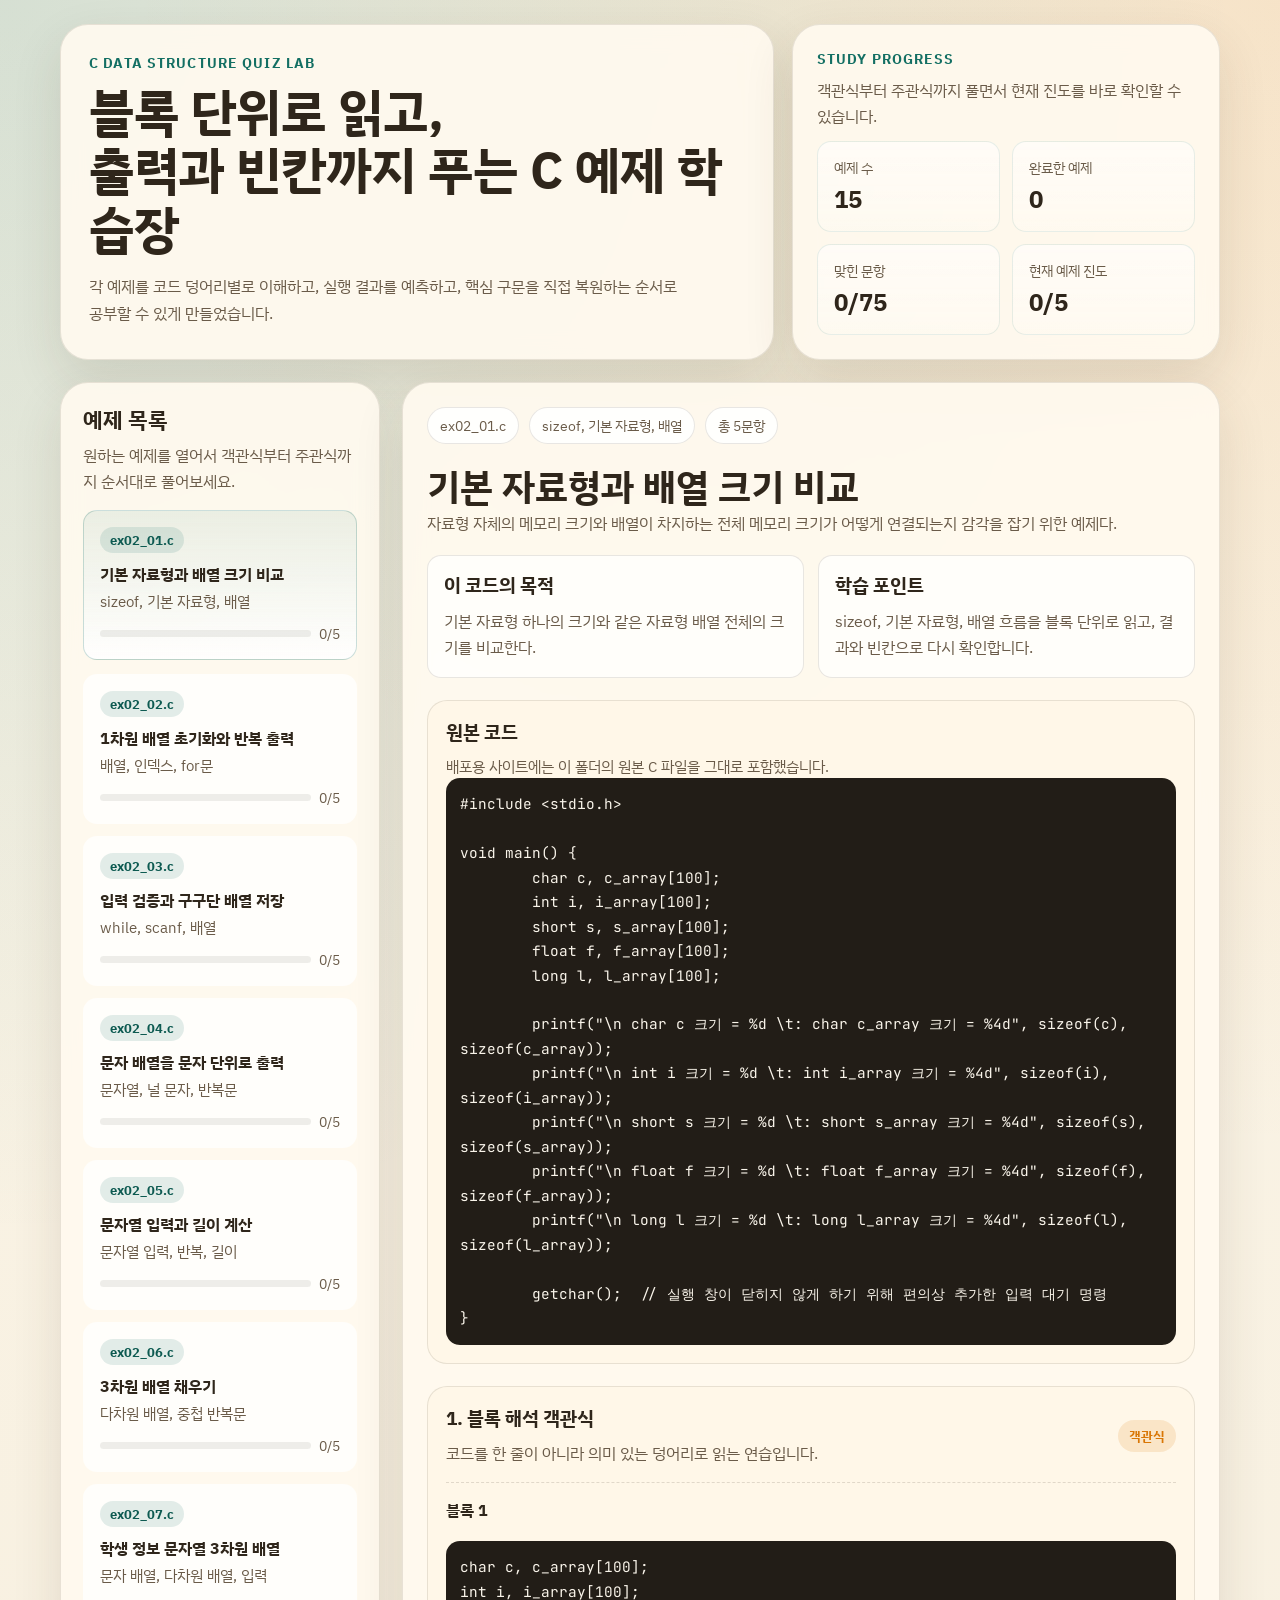
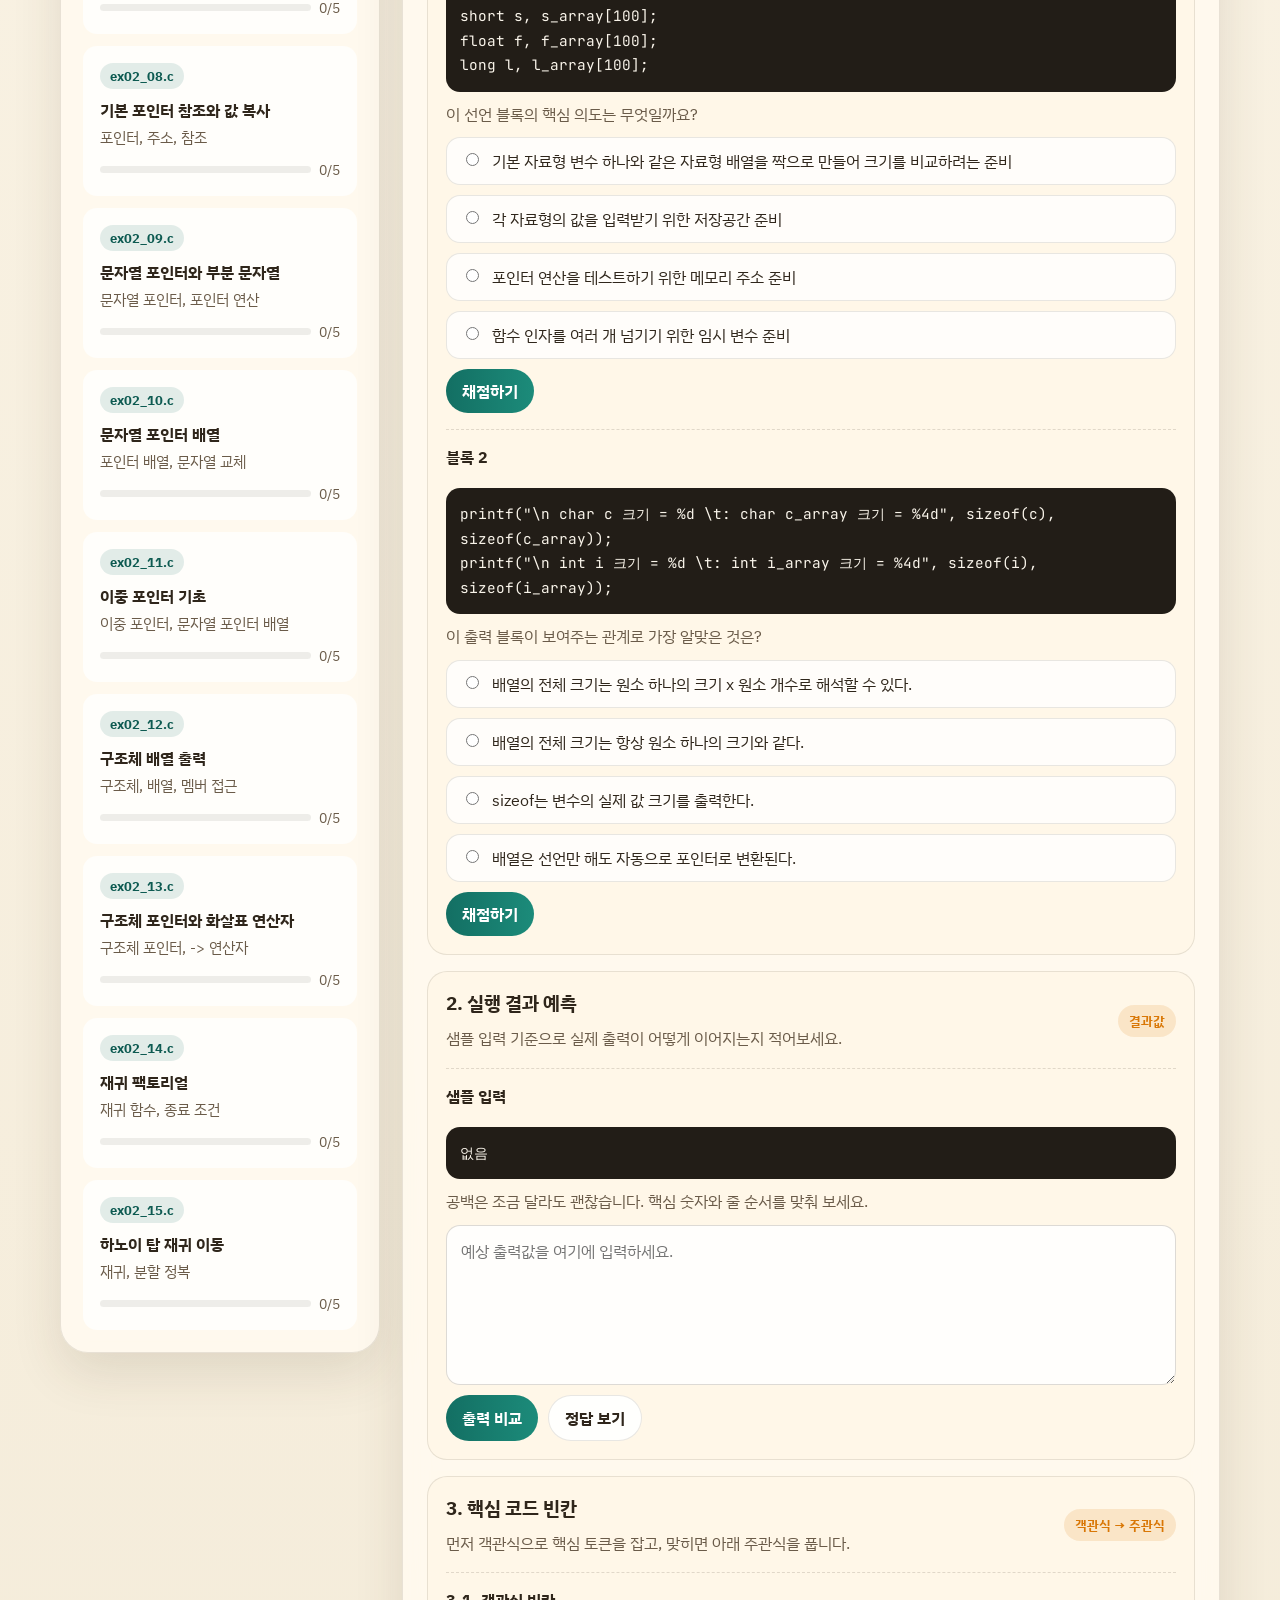
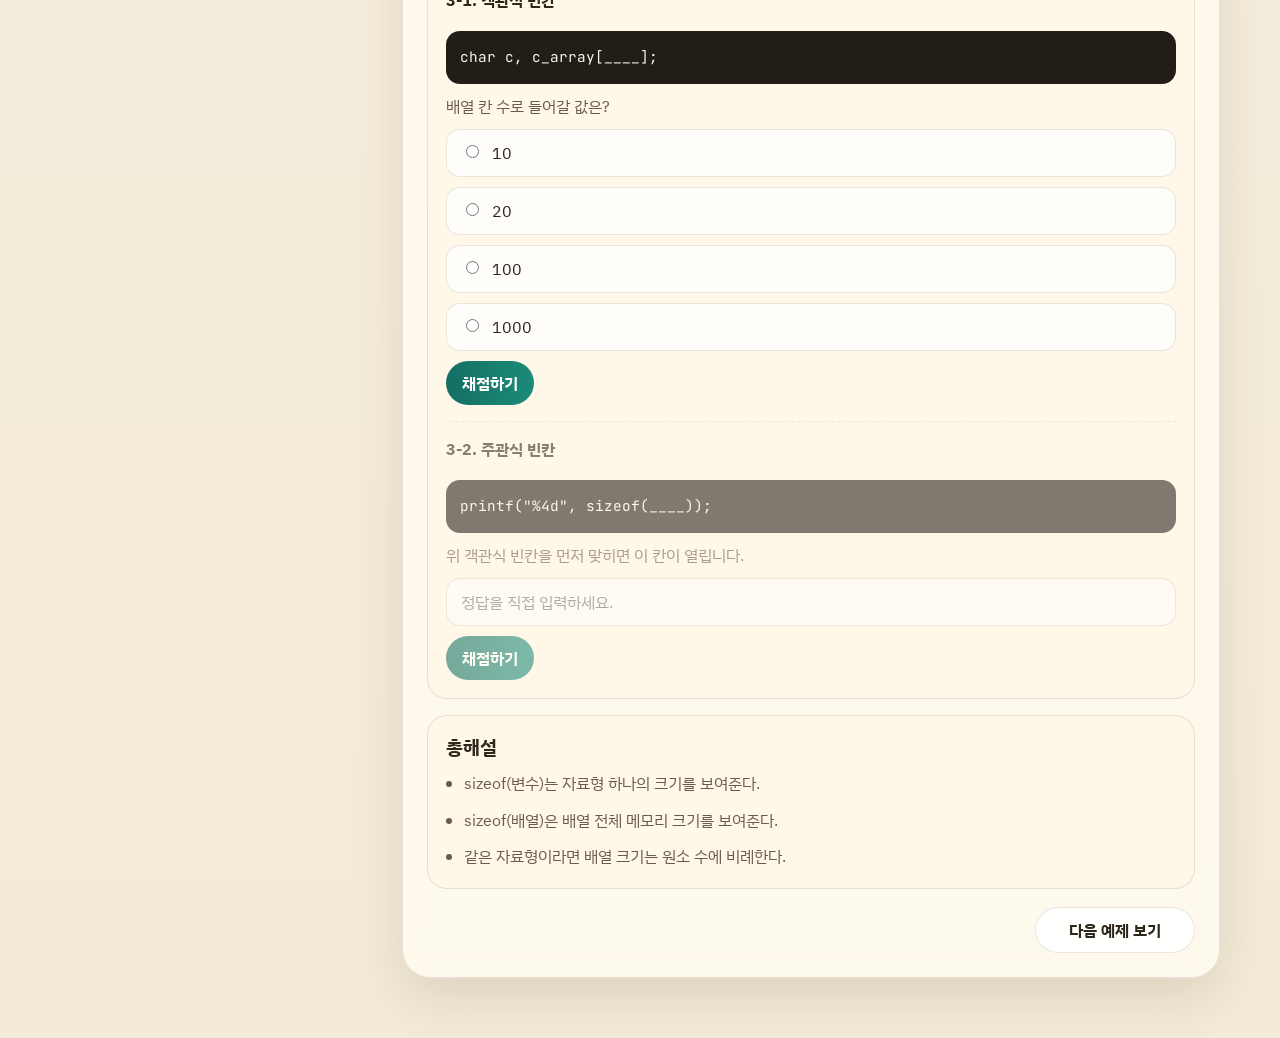
==== site/index.html @ bb9351b2 "Initial commit: build C study quiz webapp" ====
<!doctype html>
<html lang="ko">
  <head>
    <meta charset="UTF-8" />
    <meta name="viewport" content="width=device-width, initial-scale=1.0" />
    <title>C 자료구조 블록 퀴즈</title>
    <meta
      name="description"
      content="자료구조 C 예제를 블록 단위로 해석하고, 출력과 빈칸을 풀어보는 모바일 학습 웹앱"
    />
    <link rel="preconnect" href="https://fonts.googleapis.com" />
    <link rel="preconnect" href="https://fonts.gstatic.com" crossorigin />
    <link
      href="https://fonts.googleapis.com/css2?family=IBM+Plex+Sans+KR:wght@400;500;600;700&family=JetBrains+Mono:wght@400;600&display=swap"
      rel="stylesheet"
    />
    <link rel="stylesheet" href="./styles.css" />
  </head>
  <body>
    <div class="page-shell">
      <header class="hero">
        <div class="hero-copy">
          <p class="eyebrow">C Data Structure Quiz Lab</p>
          <h1>블록 단위로 읽고,<br />출력과 빈칸까지 푸는 C 예제 학습장</h1>
          <p class="hero-text">
            각 예제를 코드 덩어리별로 이해하고, 실행 결과를 예측하고, 핵심 구문을
            직접 복원하는 순서로 공부할 수 있게 만들었습니다.
          </p>
        </div>
        <div class="hero-stats" id="hero-stats"></div>
      </header>

      <main class="layout">
        <section class="lesson-panel">
          <div class="section-heading">
            <h2>예제 목록</h2>
            <p>원하는 예제를 열어서 객관식부터 주관식까지 순서대로 풀어보세요.</p>
          </div>
          <div class="lesson-grid" id="lesson-grid"></div>
        </section>

        <section class="workspace" id="workspace">
          <div class="empty-state">
            <h2>예제를 선택하면 학습 카드가 열립니다.</h2>
            <p>
              블록 해석, 출력 예측, 빈칸 객관식, 빈칸 주관식을 차례대로 풀 수
              있습니다.
            </p>
          </div>
        </section>
      </main>
    </div>

    <script type="module" src="./app.js"></script>
  </body>
</html>
---- site/styles.css ----
:root {
  --bg: #f7f1e3;
  --bg-strong: #efe4cb;
  --paper: rgba(255, 250, 239, 0.92);
  --paper-strong: rgba(255, 247, 232, 0.98);
  --line: rgba(69, 57, 40, 0.12);
  --text: #2f261b;
  --muted: #6a5b49;
  --accent: #136f63;
  --accent-soft: rgba(19, 111, 99, 0.12);
  --accent-strong: #0d5a51;
  --warm: #d97706;
  --warm-soft: rgba(217, 119, 6, 0.14);
  --danger: #c2410c;
  --success: #166534;
  --shadow: 0 20px 50px rgba(65, 48, 24, 0.12);
  --radius-xl: 28px;
  --radius-lg: 20px;
  --radius-md: 14px;
  --radius-sm: 10px;
}

* {
  box-sizing: border-box;
}

html {
  scroll-behavior: smooth;
}

body {
  margin: 0;
  font-family: "IBM Plex Sans KR", sans-serif;
  color: var(--text);
  background:
    radial-gradient(circle at top left, rgba(19, 111, 99, 0.16), transparent 28%),
    radial-gradient(circle at top right, rgba(217, 119, 6, 0.14), transparent 26%),
    linear-gradient(180deg, #fbf5e8 0%, #f3ead7 100%);
  min-height: 100vh;
}

button,
input,
textarea {
  font: inherit;
}

.page-shell {
  width: min(1160px, calc(100% - 24px));
  margin: 0 auto;
  padding: 24px 0 60px;
}

.hero {
  display: grid;
  grid-template-columns: 1.5fr 0.9fr;
  gap: 18px;
  align-items: stretch;
  margin-bottom: 22px;
}

.hero-copy,
.hero-stats,
.lesson-panel,
.workspace > .card,
.empty-state {
  background: var(--paper);
  border: 1px solid var(--line);
  border-radius: var(--radius-xl);
  box-shadow: var(--shadow);
  backdrop-filter: blur(12px);
}

.hero-copy {
  padding: 28px;
}

.eyebrow {
  margin: 0 0 10px;
  color: var(--accent);
  font-size: 0.88rem;
  font-weight: 700;
  letter-spacing: 0.08em;
  text-transform: uppercase;
}

.hero-copy h1 {
  margin: 0;
  line-height: 1.14;
  font-size: clamp(2rem, 4vw, 3.4rem);
}

.hero-text {
  margin: 16px 0 0;
  max-width: 60ch;
  color: var(--muted);
  font-size: 1rem;
  line-height: 1.7;
}

.hero-stats {
  padding: 24px;
  display: grid;
  gap: 12px;
}

.stats-grid {
  display: grid;
  grid-template-columns: repeat(2, minmax(0, 1fr));
  gap: 12px;
}

.stat-card {
  padding: 16px;
  background: linear-gradient(180deg, rgba(255, 255, 255, 0.56), rgba(255, 255, 255, 0.2));
  border-radius: var(--radius-md);
  border: 1px solid rgba(19, 111, 99, 0.1);
}

.stat-label {
  display: block;
  color: var(--muted);
  font-size: 0.9rem;
}

.stat-value {
  display: block;
  margin-top: 6px;
  font-size: 1.5rem;
  font-weight: 700;
}

.layout {
  display: grid;
  grid-template-columns: 320px minmax(0, 1fr);
  gap: 22px;
}

.lesson-panel {
  padding: 22px;
  align-self: start;
  position: sticky;
  top: 18px;
}

.section-heading h2,
.empty-state h2 {
  margin: 0 0 8px;
  font-size: 1.35rem;
}

.section-heading p,
.empty-state p,
.meta-copy,
.quiz-note,
.small-note {
  margin: 0;
  color: var(--muted);
  line-height: 1.6;
}

.lesson-grid {
  display: grid;
  gap: 12px;
  margin-top: 18px;
}

.lesson-button {
  width: 100%;
  text-align: left;
  padding: 16px;
  border: 1px solid transparent;
  border-radius: var(--radius-md);
  background: rgba(255, 255, 255, 0.72);
  color: inherit;
  cursor: pointer;
  transition: transform 180ms ease, border-color 180ms ease, background 180ms ease;
}

.lesson-button:hover,
.lesson-button.active {
  transform: translateY(-2px);
  border-color: rgba(19, 111, 99, 0.22);
  background: linear-gradient(180deg, rgba(19, 111, 99, 0.08), rgba(255, 255, 255, 0.9));
}

.lesson-code {
  display: inline-flex;
  padding: 4px 10px;
  border-radius: 999px;
  background: var(--accent-soft);
  color: var(--accent-strong);
  font-size: 0.84rem;
  font-weight: 700;
}

.lesson-title {
  display: block;
  margin-top: 10px;
  font-weight: 700;
}

.lesson-theme {
  display: block;
  margin-top: 6px;
  color: var(--muted);
  font-size: 0.94rem;
}

.lesson-progress {
  display: flex;
  align-items: center;
  gap: 8px;
  margin-top: 12px;
  color: var(--muted);
  font-size: 0.88rem;
}

.progress-bar {
  flex: 1;
  height: 7px;
  border-radius: 999px;
  background: rgba(47, 38, 27, 0.08);
  overflow: hidden;
}

.progress-bar > span {
  display: block;
  height: 100%;
  background: linear-gradient(90deg, var(--accent), #2a9d8f);
}

.workspace {
  min-height: 60vh;
}

.empty-state {
  padding: 38px 30px;
}

.card {
  padding: 24px;
}

.lesson-hero {
  display: grid;
  gap: 18px;
}

.pill-row {
  display: flex;
  flex-wrap: wrap;
  gap: 10px;
}

.pill {
  display: inline-flex;
  align-items: center;
  gap: 6px;
  padding: 8px 12px;
  border-radius: 999px;
  background: rgba(255, 255, 255, 0.86);
  border: 1px solid var(--line);
  color: var(--muted);
  font-size: 0.9rem;
}

.lesson-hero h2 {
  margin: 0;
  font-size: clamp(1.7rem, 3vw, 2.3rem);
}

.two-col {
  display: grid;
  grid-template-columns: repeat(2, minmax(0, 1fr));
  gap: 14px;
}

.info-box {
  padding: 16px;
  border-radius: var(--radius-md);
  background: rgba(255, 255, 255, 0.7);
  border: 1px solid var(--line);
}

.info-box h3,
.step-card h3,
.step-card h4,
.code-section h3,
.summary-card h3 {
  margin: 0 0 10px;
}

.info-box p,
.summary-card li,
.result-box p {
  margin: 0;
  color: var(--muted);
  line-height: 1.65;
}

.step-list {
  display: grid;
  gap: 16px;
  margin-top: 22px;
}

.step-card,
.code-section,
.summary-card {
  padding: 18px;
  border-radius: var(--radius-lg);
  background: var(--paper-strong);
  border: 1px solid var(--line);
}

.step-head {
  display: flex;
  justify-content: space-between;
  align-items: center;
  gap: 12px;
  margin-bottom: 12px;
}

.step-tag {
  display: inline-flex;
  padding: 7px 11px;
  border-radius: 999px;
  background: var(--warm-soft);
  color: var(--warm);
  font-size: 0.84rem;
  font-weight: 700;
}

.quiz-block {
  display: grid;
  gap: 10px;
  margin-top: 16px;
  padding-top: 16px;
  border-top: 1px dashed rgba(69, 57, 40, 0.16);
}

.quiz-block:first-of-type {
  margin-top: 0;
  padding-top: 0;
  border-top: 0;
}

.snippet,
.code-view,
.result-box pre,
.sample-input {
  margin: 0;
  padding: 14px;
  border-radius: var(--radius-md);
  background: #221d17;
  color: #f9f4ea;
  font-family: "JetBrains Mono", monospace;
  font-size: 0.9rem;
  line-height: 1.7;
  overflow-x: auto;
  white-space: pre-wrap;
}

.quiz-options {
  display: grid;
  gap: 10px;
}

.quiz-option {
  display: flex;
  gap: 10px;
  align-items: flex-start;
  padding: 12px 14px;
  border-radius: var(--radius-md);
  border: 1px solid rgba(69, 57, 40, 0.12);
  background: rgba(255, 255, 255, 0.78);
}

.quiz-option input {
  margin-top: 3px;
}

.button-row {
  display: flex;
  flex-wrap: wrap;
  gap: 10px;
}

.btn {
  border: 0;
  border-radius: 999px;
  padding: 11px 16px;
  font-weight: 700;
  cursor: pointer;
  transition: transform 150ms ease, filter 150ms ease;
}

.btn:hover {
  transform: translateY(-1px);
  filter: brightness(1.03);
}

.btn-primary {
  background: linear-gradient(90deg, var(--accent), #1c8b7a);
  color: #fff;
}

.btn-secondary {
  background: rgba(255, 255, 255, 0.9);
  color: var(--text);
  border: 1px solid var(--line);
}

.feedback {
  padding: 14px;
  border-radius: var(--radius-md);
  line-height: 1.6;
  font-size: 0.95rem;
}

.feedback.correct {
  background: rgba(22, 101, 52, 0.1);
  color: var(--success);
}

.feedback.wrong {
  background: rgba(194, 65, 12, 0.1);
  color: var(--danger);
}

.feedback.info {
  background: rgba(19, 111, 99, 0.1);
  color: var(--accent-strong);
}

.answer-input {
  width: 100%;
  min-height: 160px;
  resize: vertical;
  padding: 14px;
  border-radius: var(--radius-md);
  border: 1px solid rgba(69, 57, 40, 0.18);
  background: rgba(255, 255, 255, 0.84);
}

.text-input {
  width: 100%;
  padding: 12px 14px;
  border-radius: var(--radius-md);
  border: 1px solid rgba(69, 57, 40, 0.18);
  background: rgba(255, 255, 255, 0.84);
}

.result-box {
  display: grid;
  gap: 12px;
}

.summary-list {
  display: grid;
  gap: 10px;
  padding-left: 18px;
  margin: 0;
}

.footer-nav {
  margin-top: 18px;
  display: flex;
  justify-content: flex-end;
}

.footer-nav .btn {
  min-width: 160px;
}

.locked {
  opacity: 0.58;
  pointer-events: none;
}

.small-note {
  font-size: 0.92rem;
}

@media (max-width: 960px) {
  .hero,
  .layout,
  .two-col {
    grid-template-columns: 1fr;
  }

  .lesson-panel {
    position: static;
  }
}

@media (max-width: 640px) {
  .page-shell {
    width: min(100% - 18px, 1160px);
    padding-top: 16px;
  }

  .hero-copy,
  .hero-stats,
  .lesson-panel,
  .card,
  .empty-state {
    border-radius: 24px;
  }

  .hero-copy,
  .hero-stats,
  .lesson-panel,
  .card,
  .empty-state {
    padding: 20px;
  }

  .step-head {
    flex-direction: column;
    align-items: flex-start;
  }

  .stats-grid {
    grid-template-columns: 1fr 1fr;
  }
}
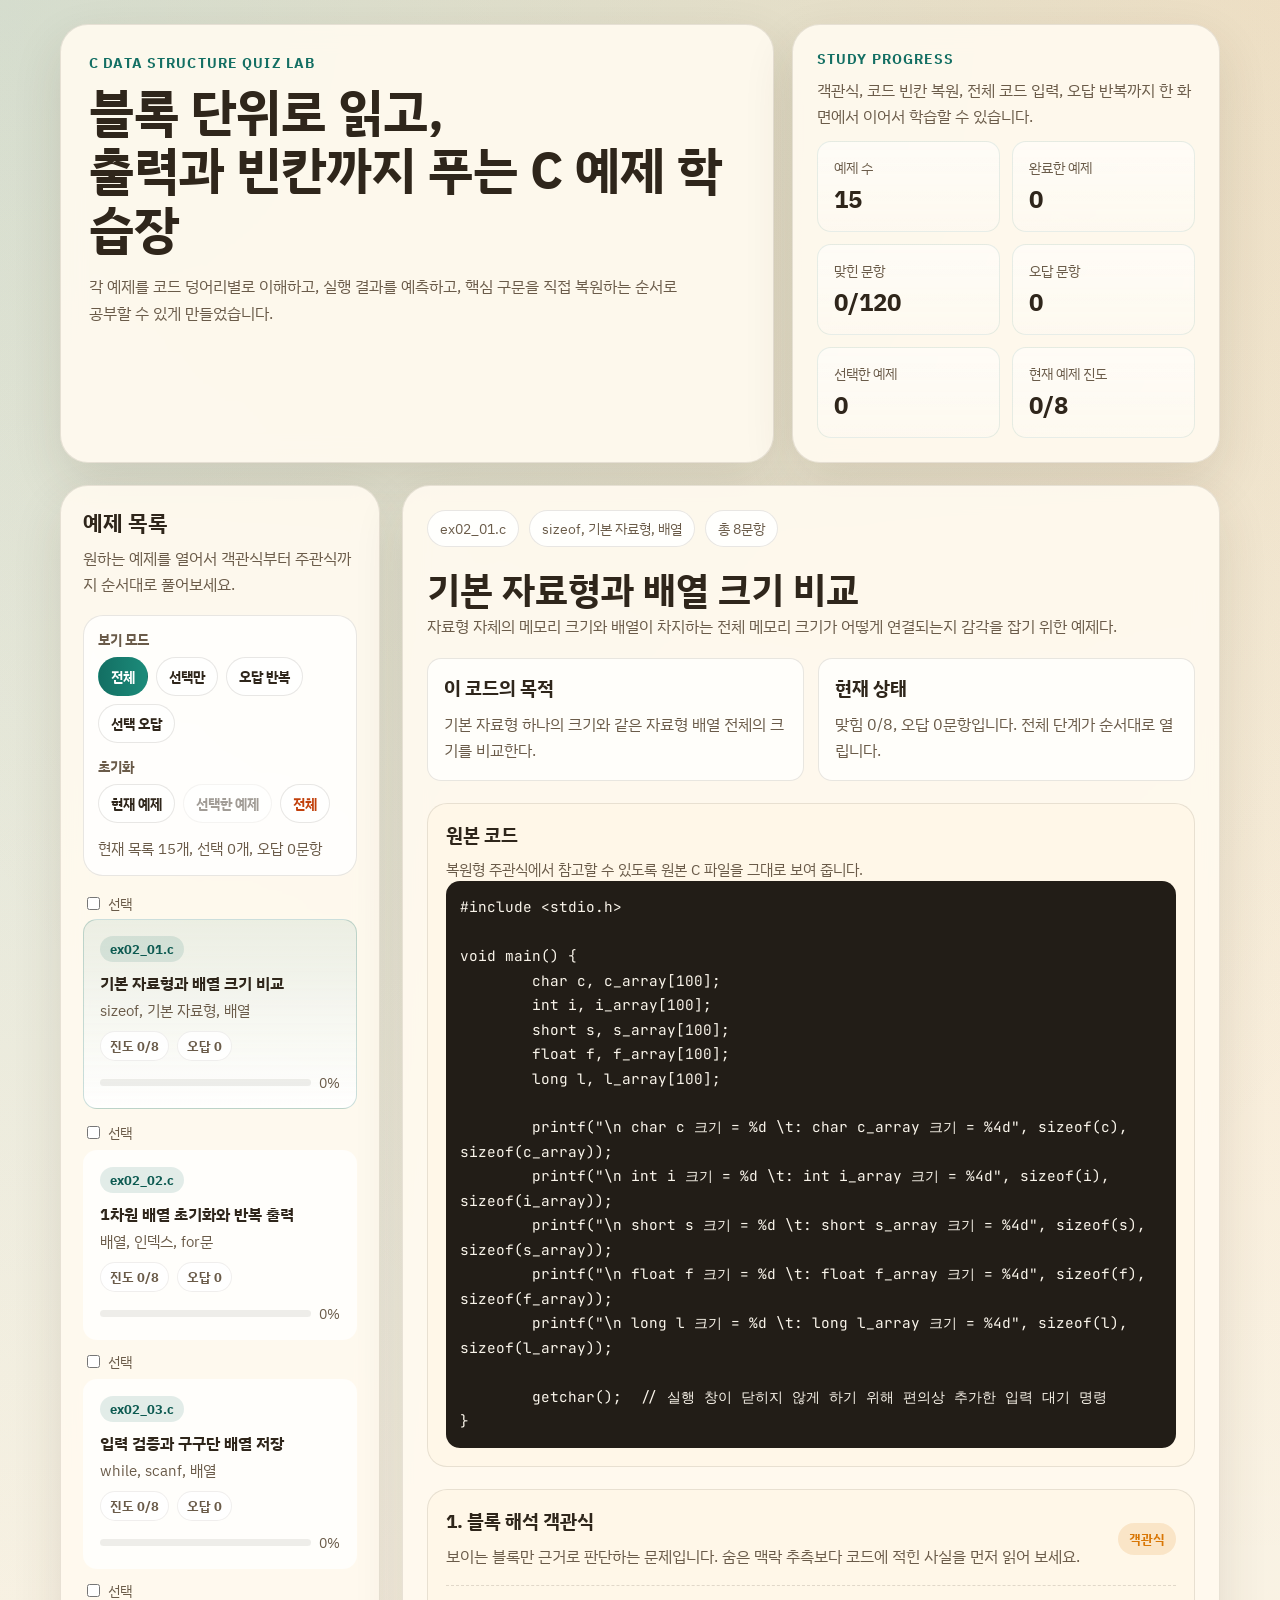
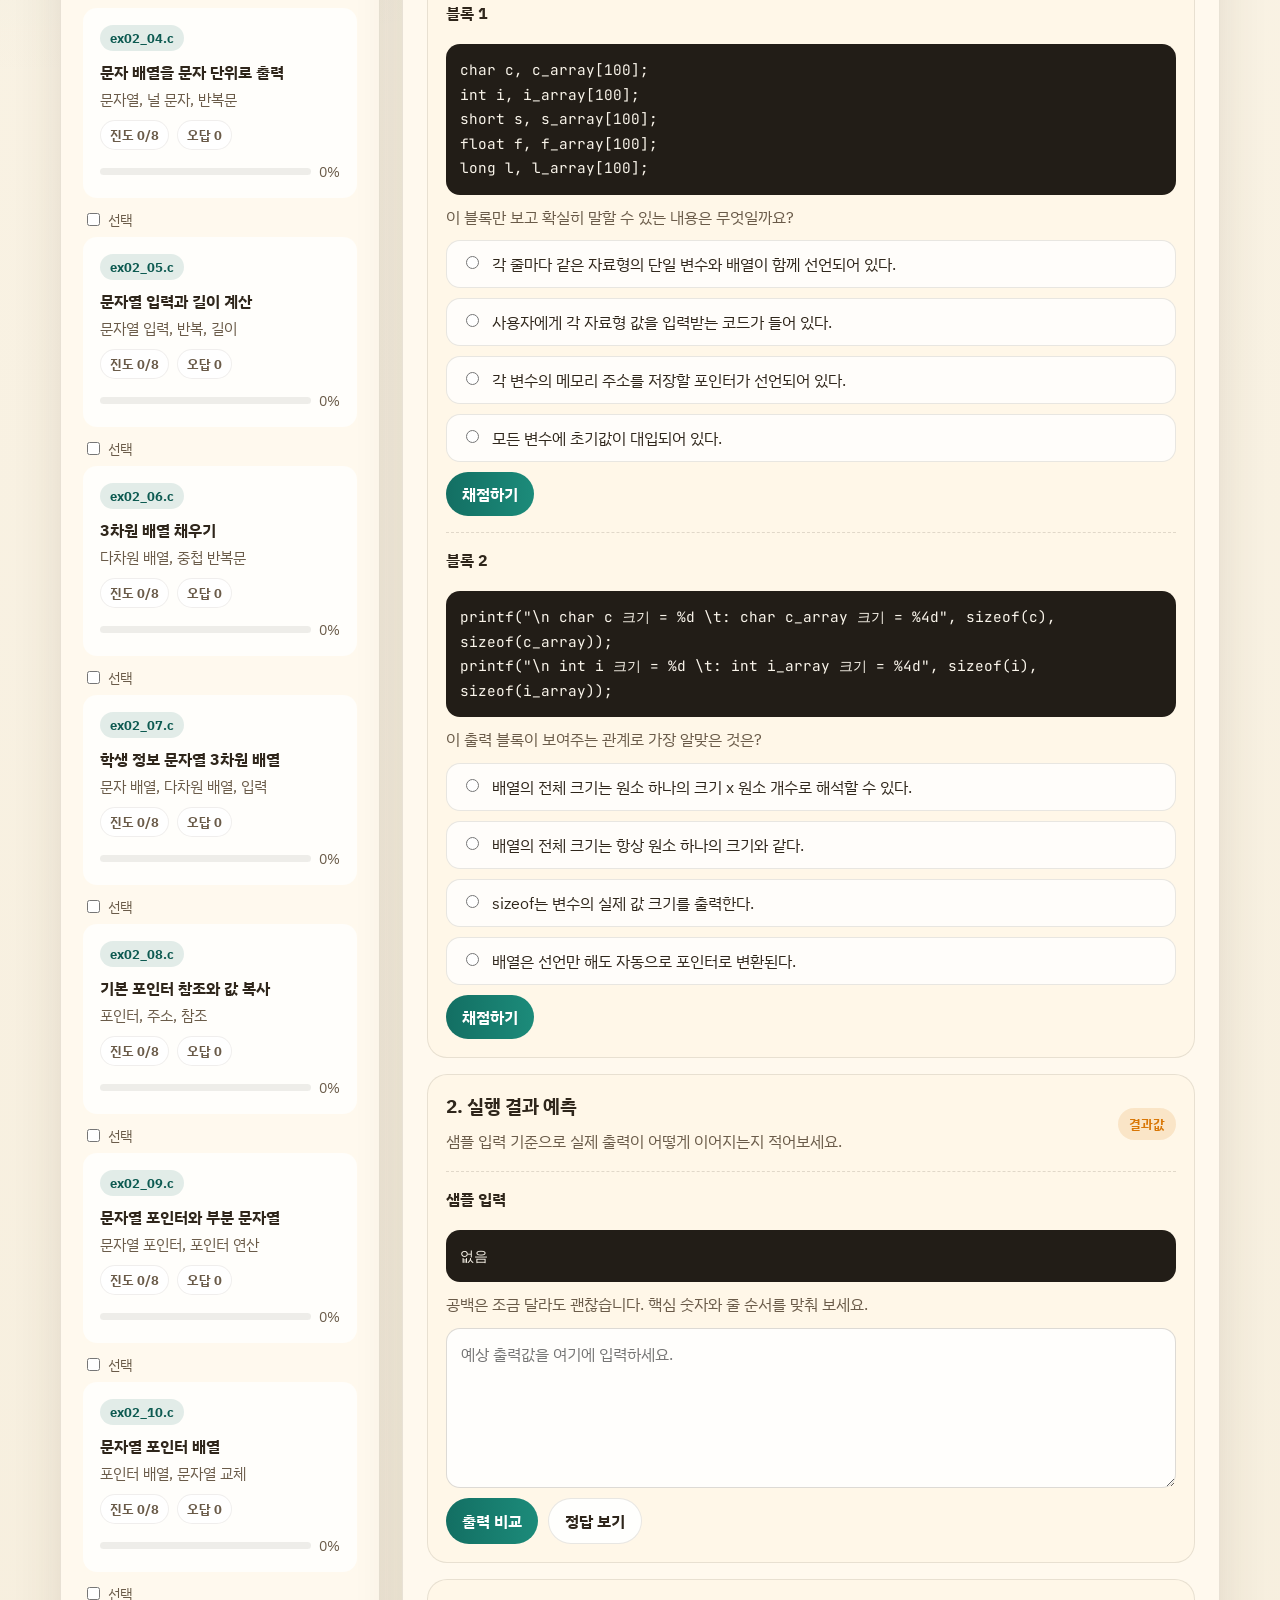
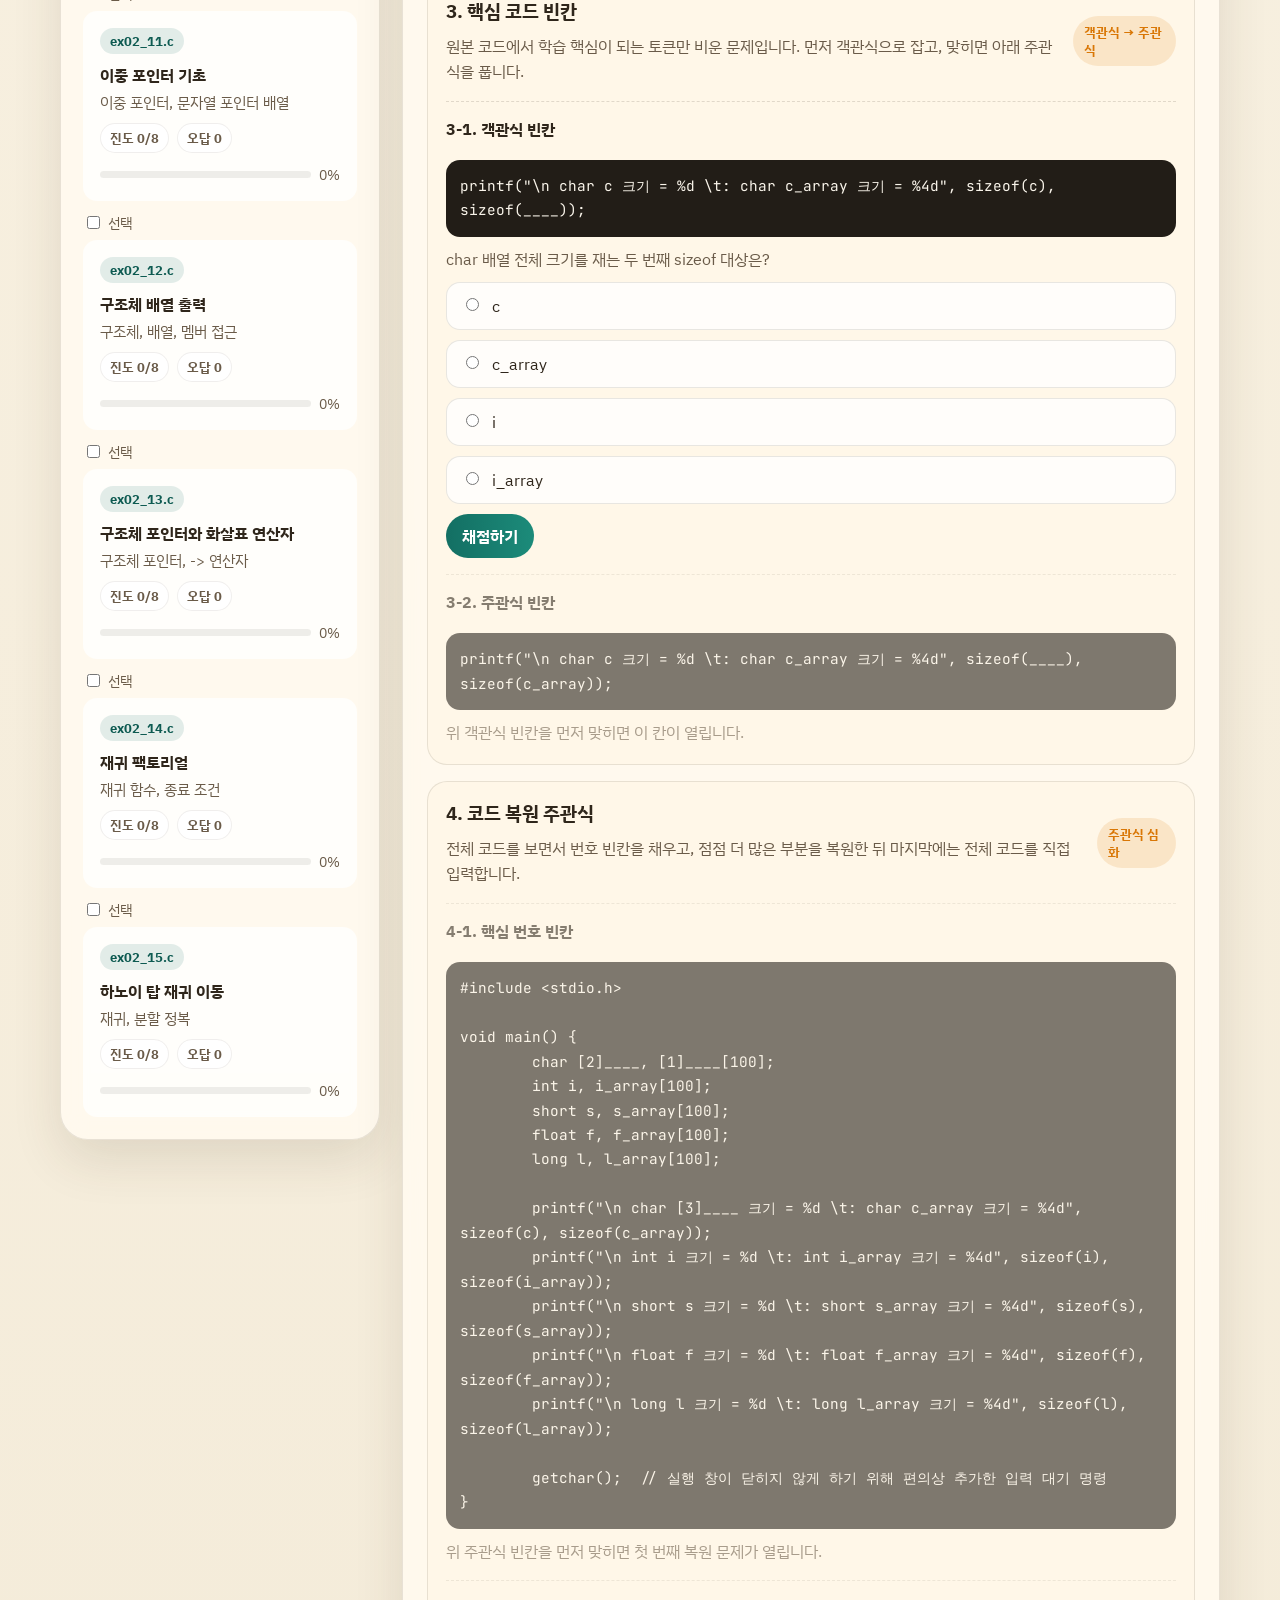
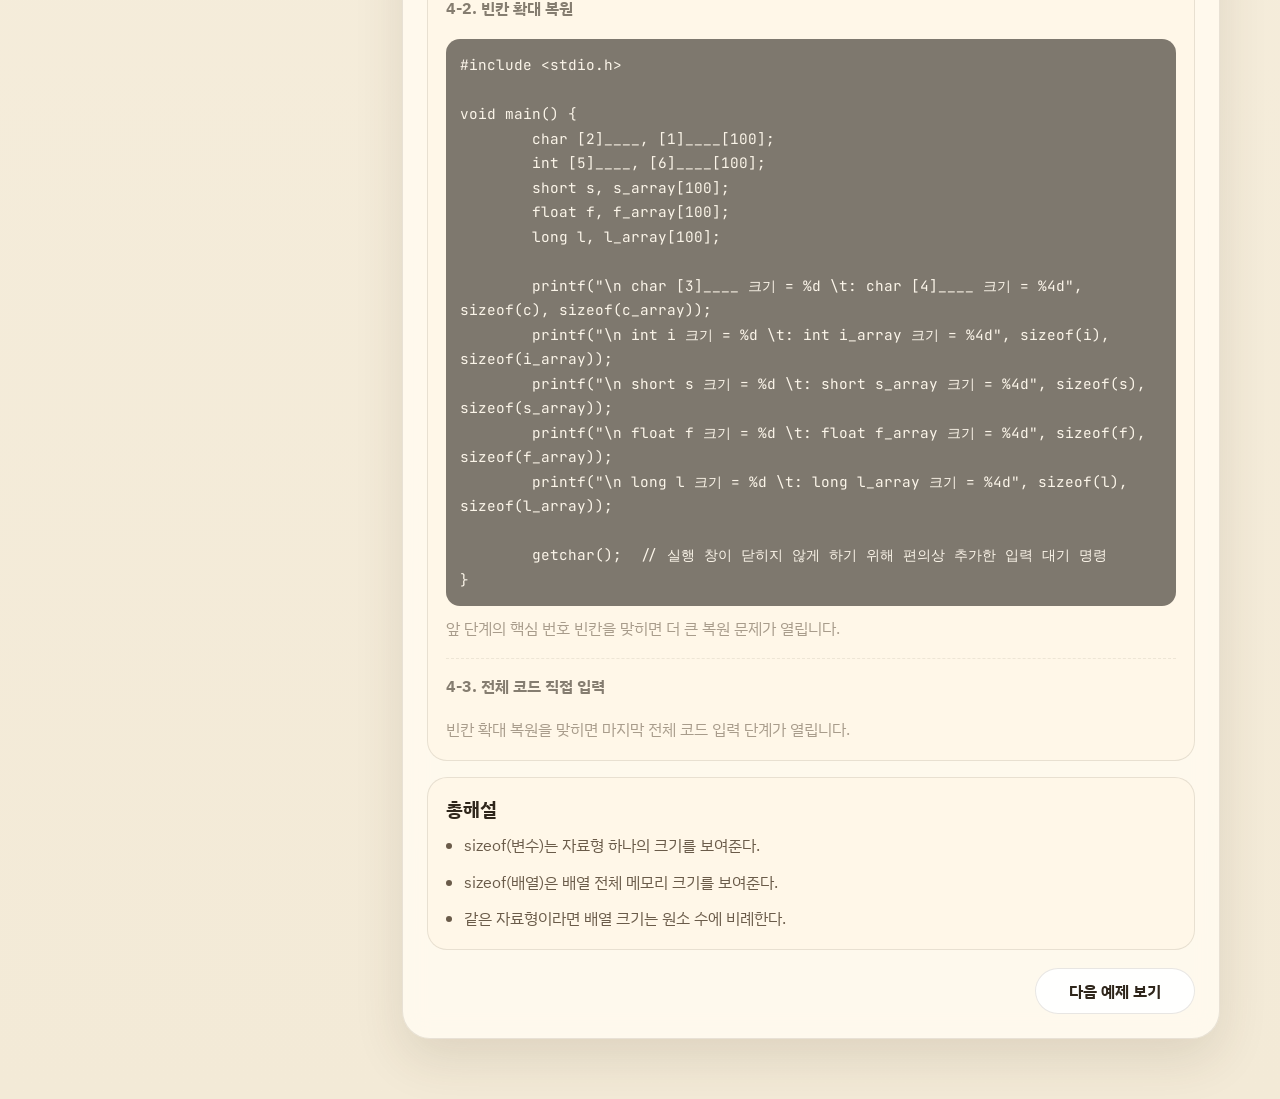
==== commit 859c2952: "Add staged code reconstruction practice" ====
--- a/site/index.html
+++ b/site/index.html
@@ -36,6 +36,7 @@
             <h2>예제 목록</h2>
             <p>원하는 예제를 열어서 객관식부터 주관식까지 순서대로 풀어보세요.</p>
           </div>
+          <div class="control-panel" id="control-panel"></div>
           <div class="lesson-grid" id="lesson-grid"></div>
         </section>
 
--- a/site/styles.css
+++ b/site/styles.css
@@ -165,6 +165,80 @@
   margin-top: 18px;
 }
 
+.control-panel {
+  display: grid;
+  gap: 14px;
+  margin-top: 18px;
+  padding: 14px;
+  border-radius: var(--radius-lg);
+  background: rgba(255, 255, 255, 0.76);
+  border: 1px solid var(--line);
+}
+
+.mode-group {
+  display: grid;
+  gap: 8px;
+}
+
+.mode-label {
+  font-size: 0.88rem;
+  font-weight: 700;
+  color: var(--muted);
+}
+
+.mode-buttons {
+  display: flex;
+  flex-wrap: wrap;
+  gap: 8px;
+}
+
+.chip-btn {
+  border: 1px solid rgba(69, 57, 40, 0.12);
+  background: rgba(255, 255, 255, 0.88);
+  color: var(--text);
+  border-radius: 999px;
+  padding: 9px 12px;
+  font-size: 0.9rem;
+  font-weight: 700;
+  cursor: pointer;
+}
+
+.chip-btn-active {
+  background: linear-gradient(90deg, var(--accent), #1c8b7a);
+  color: #fff;
+  border-color: transparent;
+}
+
+.chip-btn-danger {
+  color: var(--danger);
+}
+
+.chip-btn:disabled,
+.btn:disabled {
+  opacity: 0.45;
+  cursor: not-allowed;
+  transform: none;
+  filter: none;
+}
+
+.lesson-item {
+  display: grid;
+  gap: 8px;
+}
+
+.lesson-select {
+  display: inline-flex;
+  align-items: center;
+  gap: 8px;
+  padding: 0 4px;
+  font-size: 0.88rem;
+  color: var(--muted);
+}
+
+.lesson-select input {
+  margin: 0;
+}
+
 .lesson-button {
   width: 100%;
   text-align: left;
@@ -205,6 +279,30 @@
   margin-top: 6px;
   color: var(--muted);
   font-size: 0.94rem;
+}
+
+.lesson-badges {
+  display: flex;
+  flex-wrap: wrap;
+  gap: 8px;
+  margin-top: 10px;
+}
+
+.lesson-badge {
+  display: inline-flex;
+  align-items: center;
+  padding: 5px 9px;
+  border-radius: 999px;
+  background: rgba(255, 255, 255, 0.86);
+  border: 1px solid rgba(69, 57, 40, 0.08);
+  color: var(--muted);
+  font-size: 0.8rem;
+  font-weight: 700;
+}
+
+.lesson-badge-wrong {
+  color: var(--danger);
+  background: rgba(194, 65, 12, 0.08);
 }
 
 .lesson-progress {
@@ -265,6 +363,11 @@
   font-size: 0.9rem;
 }
 
+.pill-warm {
+  background: var(--warm-soft);
+  color: var(--warm);
+}
+
 .lesson-hero h2 {
   margin: 0;
   font-size: clamp(1.7rem, 3vw, 2.3rem);
@@ -381,6 +484,22 @@
   margin-top: 3px;
 }
 
+.multi-inputs {
+  display: grid;
+  gap: 10px;
+}
+
+.blank-line {
+  display: grid;
+  gap: 6px;
+}
+
+.blank-line span {
+  font-size: 0.88rem;
+  font-weight: 700;
+  color: var(--muted);
+}
+
 .button-row {
   display: flex;
   flex-wrap: wrap;
@@ -481,6 +600,19 @@
 
 .small-note {
   font-size: 0.92rem;
+}
+
+.empty-list {
+  padding: 18px 14px;
+  border-radius: var(--radius-md);
+  border: 1px dashed rgba(69, 57, 40, 0.2);
+  background: rgba(255, 255, 255, 0.56);
+}
+
+.empty-list p {
+  margin: 0;
+  color: var(--muted);
+  line-height: 1.6;
 }
 
 @media (max-width: 960px) {
@@ -525,4 +657,9 @@
   .stats-grid {
     grid-template-columns: 1fr 1fr;
   }
-}
+
+  .mode-buttons,
+  .lesson-badges {
+    flex-direction: row;
+  }
+}
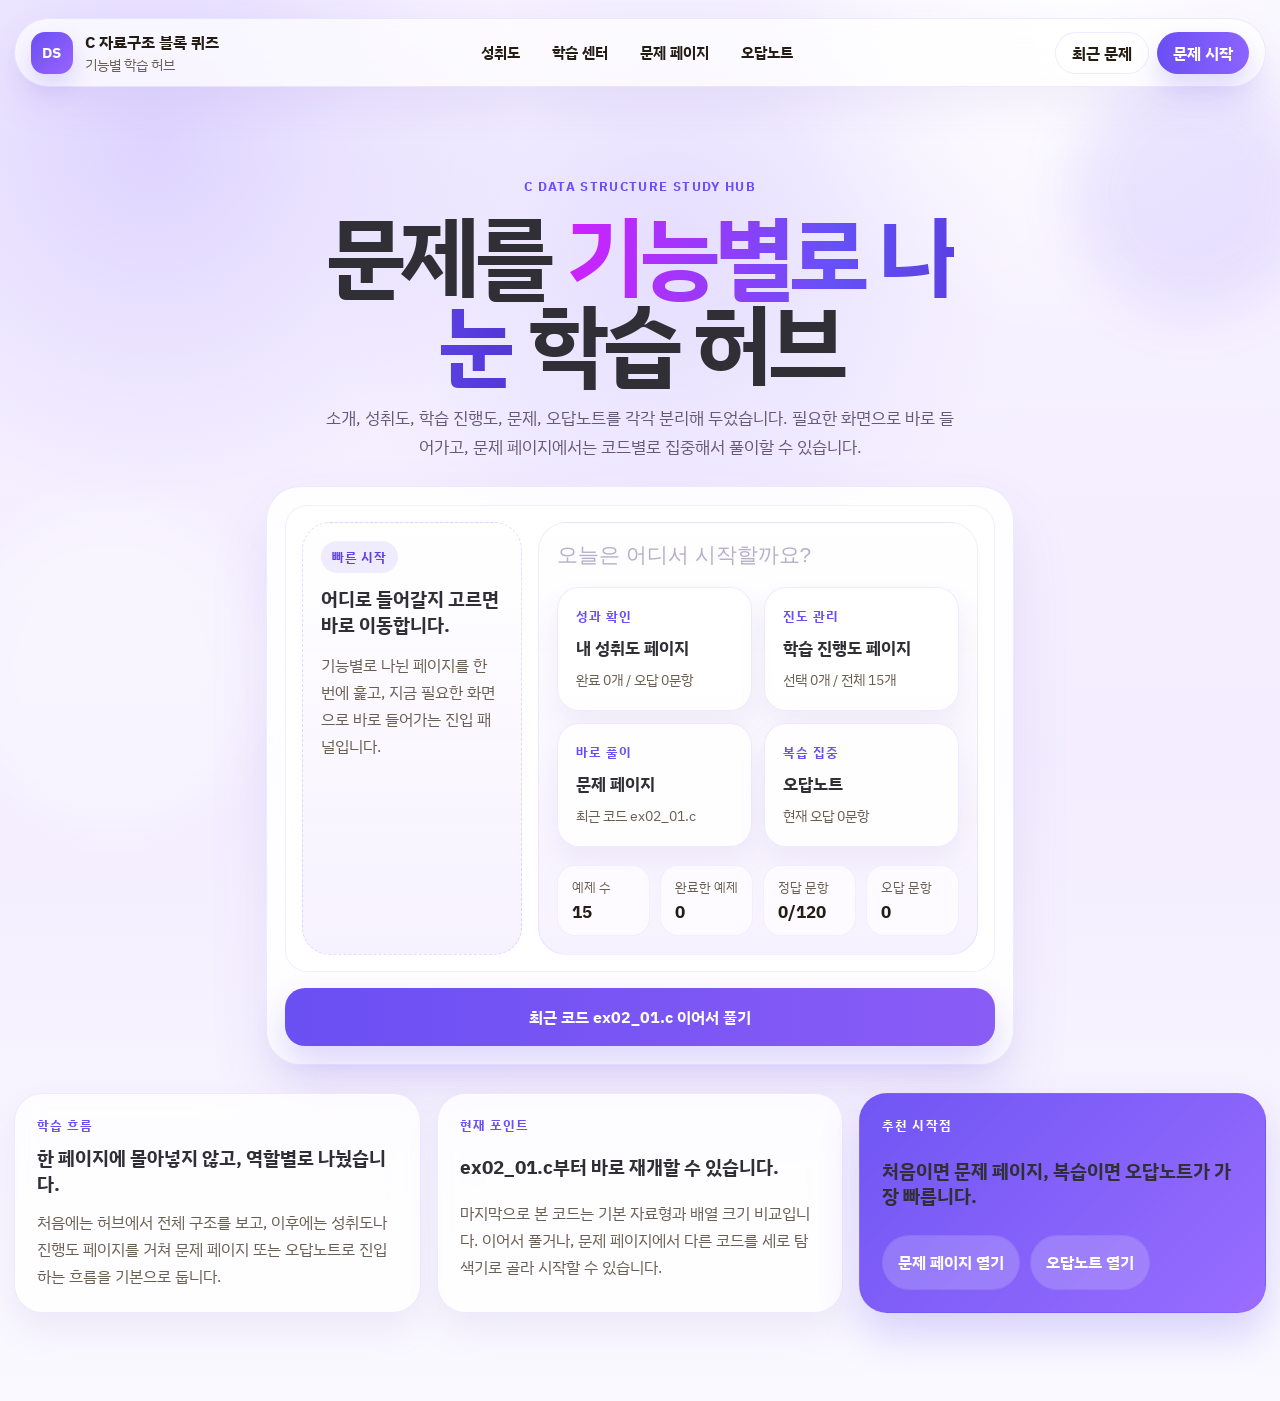
==== commit 60e05c68: "feat: redesign landing hub page" ====
--- a/site/index.html
+++ b/site/index.html
@@ -3,10 +3,10 @@
   <head>
     <meta charset="UTF-8" />
     <meta name="viewport" content="width=device-width, initial-scale=1.0" />
-    <title>C 자료구조 블록 퀴즈</title>
+    <title>C 자료구조 블록 퀴즈 | 학습 허브</title>
     <meta
       name="description"
-      content="자료구조 C 예제를 블록 단위로 해석하고, 출력과 빈칸을 풀어보는 모바일 학습 웹앱"
+      content="C 자료구조 학습을 소개, 성취도, 학습 진행도, 문제, 오답노트로 나눈 기능별 페이지 허브"
     />
     <link rel="preconnect" href="https://fonts.googleapis.com" />
     <link rel="preconnect" href="https://fonts.gstatic.com" crossorigin />
@@ -16,42 +16,8 @@
     />
     <link rel="stylesheet" href="./styles.css" />
   </head>
-  <body>
-    <div class="page-shell">
-      <header class="hero">
-        <div class="hero-copy">
-          <p class="eyebrow">C Data Structure Quiz Lab</p>
-          <h1>블록 단위로 읽고,<br />출력과 빈칸까지 푸는 C 예제 학습장</h1>
-          <p class="hero-text">
-            각 예제를 코드 덩어리별로 이해하고, 실행 결과를 예측하고, 핵심 구문을
-            직접 복원하는 순서로 공부할 수 있게 만들었습니다.
-          </p>
-        </div>
-        <div class="hero-stats" id="hero-stats"></div>
-      </header>
-
-      <main class="layout">
-        <section class="lesson-panel">
-          <div class="section-heading">
-            <h2>예제 목록</h2>
-            <p>원하는 예제를 열어서 객관식부터 주관식까지 순서대로 풀어보세요.</p>
-          </div>
-          <div class="control-panel" id="control-panel"></div>
-          <div class="lesson-grid" id="lesson-grid"></div>
-        </section>
-
-        <section class="workspace" id="workspace">
-          <div class="empty-state">
-            <h2>예제를 선택하면 학습 카드가 열립니다.</h2>
-            <p>
-              블록 해석, 출력 예측, 빈칸 객관식, 빈칸 주관식을 차례대로 풀 수
-              있습니다.
-            </p>
-          </div>
-        </section>
-      </main>
-    </div>
-
-    <script type="module" src="./app.js"></script>
+  <body class="landing-body">
+    <div id="app"></div>
+    <script type="module" src="./scripts/pages/index.js"></script>
   </body>
 </html>
--- a/site/styles.css
+++ b/site/styles.css
@@ -1,23 +1,28 @@
 :root {
-  --bg: #f7f1e3;
-  --bg-strong: #efe4cb;
-  --paper: rgba(255, 250, 239, 0.92);
-  --paper-strong: rgba(255, 247, 232, 0.98);
-  --line: rgba(69, 57, 40, 0.12);
-  --text: #2f261b;
-  --muted: #6a5b49;
+  --bg: #f7f3ea;
+  --bg-strong: #efe7d7;
+  --paper: rgba(255, 252, 246, 0.9);
+  --paper-strong: rgba(255, 252, 246, 0.98);
+  --paper-soft: rgba(255, 249, 239, 0.78);
+  --line: rgba(90, 72, 46, 0.1);
+  --line-strong: rgba(90, 72, 46, 0.18);
+  --text: #251d14;
+  --muted: #6a5e50;
   --accent: #136f63;
-  --accent-soft: rgba(19, 111, 99, 0.12);
-  --accent-strong: #0d5a51;
-  --warm: #d97706;
-  --warm-soft: rgba(217, 119, 6, 0.14);
-  --danger: #c2410c;
-  --success: #166534;
-  --shadow: 0 20px 50px rgba(65, 48, 24, 0.12);
-  --radius-xl: 28px;
-  --radius-lg: 20px;
-  --radius-md: 14px;
-  --radius-sm: 10px;
+  --accent-strong: #0d5d53;
+  --accent-soft: rgba(19, 111, 99, 0.1);
+  --warm: #c86a17;
+  --warm-soft: rgba(200, 106, 23, 0.12);
+  --danger: #b6461f;
+  --danger-soft: rgba(182, 70, 31, 0.12);
+  --success: #1d6b3d;
+  --success-soft: rgba(29, 107, 61, 0.11);
+  --shadow-lg: 0 24px 50px rgba(71, 48, 17, 0.1);
+  --shadow-md: 0 14px 30px rgba(71, 48, 17, 0.08);
+  --radius-xl: 30px;
+  --radius-lg: 22px;
+  --radius-md: 16px;
+  --radius-sm: 12px;
 }
 
 * {
@@ -30,13 +35,17 @@
 
 body {
   margin: 0;
+  min-height: 100vh;
+  color: var(--text);
   font-family: "IBM Plex Sans KR", sans-serif;
-  color: var(--text);
   background:
-    radial-gradient(circle at top left, rgba(19, 111, 99, 0.16), transparent 28%),
-    radial-gradient(circle at top right, rgba(217, 119, 6, 0.14), transparent 26%),
-    linear-gradient(180deg, #fbf5e8 0%, #f3ead7 100%);
-  min-height: 100vh;
+    radial-gradient(circle at top left, rgba(19, 111, 99, 0.12), transparent 28%),
+    radial-gradient(circle at top right, rgba(200, 106, 23, 0.12), transparent 25%),
+    linear-gradient(180deg, #fcf7ed 0%, #f3ead8 100%);
+}
+
+a {
+  color: inherit;
 }
 
 button,
@@ -46,39 +55,602 @@
 }
 
 .page-shell {
-  width: min(1160px, calc(100% - 24px));
+  width: min(1240px, calc(100% - 24px));
   margin: 0 auto;
-  padding: 24px 0 60px;
+  padding: 24px 0 72px;
+}
+
+.page-main {
+  display: grid;
+  gap: 24px;
+}
+
+.page-main.problem-shell {
+  grid-template-columns: 340px minmax(0, 1fr);
+  align-items: start;
+}
+
+.page-hero {
+  display: grid;
+  grid-template-columns: minmax(0, 1.2fr) minmax(320px, 0.9fr);
+  gap: 20px;
+  align-items: stretch;
+  margin-bottom: 24px;
+}
+
+.page-section,
+.hero-panel {
+  border: 1px solid var(--line);
+  border-radius: var(--radius-xl);
+  background: var(--paper);
+  box-shadow: var(--shadow-lg);
+  backdrop-filter: blur(14px);
+}
+
+.page-section {
+  padding: 24px;
+}
+
+.hero-panel-copy {
+  padding: 30px;
+  display: grid;
+  gap: 18px;
+}
+
+.hero-panel-stats {
+  padding: 24px;
+  display: grid;
+  gap: 14px;
+}
+
+.page-shell > .site-header {
+  margin-bottom: 18px;
+  padding: 16px 20px;
+  border: 1px solid var(--line);
+  border-radius: var(--radius-xl);
+  background: var(--paper);
+  box-shadow: var(--shadow-lg);
+  backdrop-filter: blur(14px);
+}
+
+.site-header {
+  display: flex;
+  flex-wrap: wrap;
+  align-items: center;
+  justify-content: space-between;
+  gap: 14px;
+}
+
+.hero-panel-copy > .site-header,
+.hero-copy > .site-header {
+  margin-bottom: 10px;
+  padding-bottom: 18px;
+  border-bottom: 1px solid var(--line);
+}
+
+.site-brand,
+.brand-link {
+  display: inline-flex;
+  align-items: center;
+  gap: 12px;
+  min-width: 0;
+  color: inherit;
+  text-decoration: none;
+}
+
+.brand-link {
+  display: grid;
+  gap: 2px;
+}
+
+.brand-kicker,
+.site-brand-copy span {
+  color: var(--muted);
+  font-size: 0.86rem;
+}
+
+.site-brand-mark {
+  display: inline-flex;
+  align-items: center;
+  justify-content: center;
+  width: 42px;
+  height: 42px;
+  border-radius: 14px;
+  background: linear-gradient(135deg, var(--accent), #228b7b);
+  color: #fff;
+  font-weight: 700;
+  letter-spacing: 0.04em;
+}
+
+.site-brand-copy {
+  display: grid;
+  gap: 2px;
+}
+
+.site-brand-copy strong {
+  font-size: 1rem;
+}
+
+.site-nav {
+  display: flex;
+  flex-wrap: wrap;
+  gap: 8px;
+}
+
+.site-nav-link {
+  display: inline-flex;
+  align-items: center;
+  justify-content: center;
+  padding: 9px 13px;
+  border: 1px solid var(--line);
+  border-radius: 999px;
+  background: rgba(255, 255, 255, 0.84);
+  color: var(--text);
+  font-weight: 700;
+  text-decoration: none;
+  transition: transform 160ms ease, background 160ms ease, color 160ms ease;
+}
+
+.site-nav-link:hover {
+  transform: translateY(-1px);
+}
+
+.site-nav-link-active {
+  border-color: transparent;
+  color: #fff;
+  background: linear-gradient(90deg, var(--accent), #228b7b);
+  box-shadow: 0 10px 20px rgba(19, 111, 99, 0.18);
+}
+
+.brand-chip {
+  display: inline-flex;
+  align-items: center;
+  gap: 8px;
+  padding: 9px 13px;
+  border: 1px solid var(--line);
+  border-radius: 999px;
+  background: rgba(255, 255, 255, 0.82);
+  color: var(--accent-strong);
+  font-weight: 700;
+  text-decoration: none;
+}
+
+.page-summary-strip {
+  display: flex;
+  flex-wrap: wrap;
+  gap: 8px;
+}
+
+.summary-pill {
+  display: inline-flex;
+  align-items: center;
+  gap: 6px;
+  padding: 7px 12px;
+  border: 1px solid var(--line);
+  border-radius: 999px;
+  background: rgba(255, 255, 255, 0.78);
+  color: var(--muted);
+  font-size: 0.86rem;
+  font-weight: 700;
+}
+
+.feature-nav-panel {
+  display: grid;
+  gap: 16px;
+}
+
+.feature-nav-grid {
+  display: grid;
+  grid-template-columns: repeat(auto-fit, minmax(170px, 1fr));
+  gap: 12px;
+}
+
+.feature-nav-card {
+  display: grid;
+  gap: 10px;
+  padding: 18px;
+  border: 1px solid var(--line);
+  border-radius: var(--radius-lg);
+  background: linear-gradient(180deg, rgba(255, 255, 255, 0.84), rgba(255, 248, 237, 0.9));
+  box-shadow: var(--shadow-md);
+  color: inherit;
+  text-decoration: none;
+  transition: transform 160ms ease, border-color 160ms ease;
+}
+
+.feature-nav-card:hover {
+  transform: translateY(-1px);
+  border-color: rgba(19, 111, 99, 0.24);
+}
+
+.feature-nav-label {
+  font-size: 1rem;
+  font-weight: 700;
+}
+
+.feature-nav-arrow {
+  color: var(--muted);
+  font-size: 0.88rem;
+}
+
+.hero-actions {
+  display: flex;
+  flex-wrap: wrap;
+  gap: 10px;
+}
+
+.hero-copy-wide {
+  padding: 0;
+  border: 0;
+  border-radius: 0;
+  background: transparent;
+  box-shadow: none;
+}
+
+body.landing-body {
+  background:
+    radial-gradient(circle at 12% 8%, rgba(166, 99, 255, 0.18), transparent 24%),
+    radial-gradient(circle at 88% 10%, rgba(104, 84, 255, 0.18), transparent 26%),
+    radial-gradient(circle at 50% 100%, rgba(190, 180, 255, 0.2), transparent 34%),
+    linear-gradient(180deg, #faf9ff 0%, #f4f0ff 48%, #f7f5ff 100%);
+}
+
+.landing-page {
+  display: grid;
+  gap: 28px;
+}
+
+.landing-main {
+  display: grid;
+  gap: 26px;
+}
+
+.landing-nav {
+  display: grid;
+  grid-template-columns: auto 1fr auto;
+  align-items: center;
+  gap: 18px;
+  padding: 14px 18px;
+  border: 1px solid rgba(95, 76, 201, 0.12);
+  border-radius: 24px;
+  background: rgba(255, 255, 255, 0.72);
+  box-shadow: 0 18px 45px rgba(85, 61, 162, 0.08);
+  backdrop-filter: blur(18px);
+}
+
+.landing-brand {
+  display: inline-flex;
+  align-items: center;
+  gap: 12px;
+  min-width: 0;
+  color: inherit;
+  text-decoration: none;
+}
+
+.landing-brand-mark {
+  display: inline-flex;
+  align-items: center;
+  justify-content: center;
+  width: 40px;
+  height: 40px;
+  border-radius: 999px;
+  background: linear-gradient(135deg, #7a4cff, #cb37f5);
+  color: #fff;
+  font-size: 0.92rem;
+  font-weight: 700;
+  box-shadow: 0 12px 24px rgba(122, 76, 255, 0.22);
+}
+
+.landing-brand-copy {
+  display: grid;
+  gap: 2px;
+}
+
+.landing-brand-copy strong {
+  font-size: 1rem;
+}
+
+.landing-brand-copy span {
+  color: #7b739a;
+  font-size: 0.84rem;
+}
+
+.landing-nav-links,
+.landing-nav-actions {
+  display: flex;
+  align-items: center;
+  gap: 10px;
+}
+
+.landing-nav-links {
+  justify-content: center;
+  flex-wrap: wrap;
+}
+
+.landing-nav-link,
+.landing-nav-secondary,
+.landing-nav-primary {
+  display: inline-flex;
+  align-items: center;
+  justify-content: center;
+  min-height: 42px;
+  padding: 0 16px;
+  border-radius: 14px;
+  color: #342f45;
+  font-weight: 600;
+  text-decoration: none;
+  transition: transform 160ms ease, box-shadow 160ms ease, background 160ms ease;
+}
+
+.landing-nav-link {
+  background: transparent;
+}
+
+.landing-nav-link:hover,
+.landing-nav-secondary:hover,
+.landing-nav-primary:hover,
+.landing-quick-card:hover,
+.landing-inline-link:hover,
+.landing-launch-button:hover {
+  transform: translateY(-1px);
+}
+
+.landing-nav-secondary {
+  border: 1px solid rgba(95, 76, 201, 0.14);
+  background: rgba(255, 255, 255, 0.88);
+}
+
+.landing-nav-primary,
+.landing-launch-button {
+  color: #fff;
+  background: linear-gradient(90deg, #7443f0, #5f3be7);
+  box-shadow: 0 16px 28px rgba(95, 59, 231, 0.22);
+}
+
+.landing-hero {
+  display: grid;
+  gap: 28px;
+}
+
+.landing-hero-copy {
+  display: grid;
+  justify-items: center;
+  gap: 16px;
+  padding: 28px 20px 0;
+  text-align: center;
+}
+
+.landing-kicker {
+  margin: 0;
+  color: #6a60a5;
+  font-size: 0.88rem;
+  font-weight: 700;
+  letter-spacing: 0.08em;
+  text-transform: uppercase;
+}
+
+.landing-headline {
+  max-width: 12ch;
+  margin: 0;
+  color: #2f2f35;
+  font-size: clamp(3.6rem, 7vw, 5.9rem);
+  line-height: 0.98;
+  letter-spacing: -0.04em;
+}
+
+.landing-headline-accent {
+  background: linear-gradient(90deg, #ca37f5 0%, #7950f2 52%, #5847da 100%);
+  -webkit-background-clip: text;
+  background-clip: text;
+  color: transparent;
+}
+
+.landing-subcopy {
+  max-width: 46rem;
+  margin: 0;
+  color: #655f82;
+  font-size: 1.15rem;
+  line-height: 1.72;
+}
+
+.landing-launchpad {
+  display: grid;
+  gap: 16px;
+  padding: 18px;
+  border: 1px solid rgba(95, 76, 201, 0.12);
+  border-radius: 28px;
+  background: rgba(255, 255, 255, 0.78);
+  box-shadow: 0 28px 55px rgba(85, 61, 162, 0.1);
+  backdrop-filter: blur(18px);
+}
+
+.landing-launchpad-frame {
+  display: grid;
+  grid-template-columns: 220px minmax(0, 1fr);
+  gap: 16px;
+  padding: 16px;
+  border: 1px solid rgba(95, 76, 201, 0.09);
+  border-radius: 22px;
+  background: rgba(255, 255, 255, 0.86);
+}
+
+.landing-rail-card {
+  display: grid;
+  align-content: start;
+  gap: 12px;
+  padding: 20px 18px;
+  border: 1px dashed rgba(111, 87, 212, 0.22);
+  border-radius: 18px;
+  background: linear-gradient(180deg, rgba(245, 241, 255, 0.92), rgba(255, 255, 255, 0.84));
+}
+
+.landing-rail-card strong,
+.landing-quick-card strong,
+.landing-info-card h2 {
+  color: #2f2f35;
+}
+
+.landing-rail-card p,
+.landing-quick-card span,
+.landing-info-card p {
+  margin: 0;
+  color: #756f90;
+  line-height: 1.65;
+}
+
+.landing-rail-badge,
+.landing-quick-eyebrow,
+.landing-info-kicker {
+  color: #7c59ec;
+  font-size: 0.82rem;
+  font-weight: 700;
+  letter-spacing: 0.06em;
+  text-transform: uppercase;
+}
+
+.landing-launchpad-main {
+  display: grid;
+  gap: 18px;
+  align-content: start;
+}
+
+.landing-launchpad-label {
+  margin: 0;
+  color: #9e9ab4;
+  font-size: 1.3rem;
+}
+
+.landing-quick-grid {
+  display: grid;
+  grid-template-columns: repeat(2, minmax(0, 1fr));
+  gap: 12px;
+}
+
+.landing-quick-card {
+  display: grid;
+  gap: 8px;
+  padding: 18px;
+  border: 1px solid rgba(95, 76, 201, 0.1);
+  border-radius: 18px;
+  background: linear-gradient(180deg, rgba(255, 255, 255, 0.96), rgba(246, 243, 255, 0.86));
+  box-shadow: inset 0 1px 0 rgba(255, 255, 255, 0.75);
+  text-decoration: none;
+  transition: transform 160ms ease, border-color 160ms ease, box-shadow 160ms ease;
+}
+
+.landing-quick-card:hover {
+  border-color: rgba(111, 87, 212, 0.26);
+  box-shadow: 0 18px 28px rgba(97, 71, 193, 0.08);
+}
+
+.landing-stat-strip {
+  display: grid;
+  grid-template-columns: repeat(4, minmax(0, 1fr));
+  gap: 10px;
+}
+
+.landing-stat-chip {
+  display: grid;
+  gap: 4px;
+  padding: 14px 16px;
+  border: 1px solid rgba(95, 76, 201, 0.09);
+  border-radius: 16px;
+  background: rgba(248, 245, 255, 0.92);
+}
+
+.landing-stat-chip span {
+  color: #7c7696;
+  font-size: 0.84rem;
+}
+
+.landing-stat-chip strong {
+  font-size: 1.12rem;
+}
+
+.landing-launch-button {
+  justify-content: center;
+  width: 100%;
+  min-height: 48px;
+  border-radius: 14px;
+  font-size: 1rem;
+  font-weight: 700;
+  text-decoration: none;
+}
+
+.landing-secondary-grid {
+  display: grid;
+  grid-template-columns: repeat(3, minmax(0, 1fr));
+  gap: 16px;
+}
+
+.landing-info-card {
+  display: grid;
+  gap: 12px;
+  padding: 24px;
+  border: 1px solid rgba(95, 76, 201, 0.1);
+  border-radius: 24px;
+  background: rgba(255, 255, 255, 0.72);
+  box-shadow: 0 18px 38px rgba(85, 61, 162, 0.07);
+  backdrop-filter: blur(14px);
+}
+
+.landing-info-card h2 {
+  margin: 0;
+  font-size: 1.34rem;
+  line-height: 1.35;
+}
+
+.landing-info-card-strong {
+  background: linear-gradient(180deg, rgba(121, 80, 242, 0.1), rgba(255, 255, 255, 0.76));
+}
+
+.landing-info-actions {
+  display: flex;
+  flex-wrap: wrap;
+  gap: 10px;
+}
+
+.landing-inline-link {
+  display: inline-flex;
+  align-items: center;
+  min-height: 42px;
+  padding: 0 15px;
+  border: 1px solid rgba(95, 76, 201, 0.14);
+  border-radius: 14px;
+  background: rgba(255, 255, 255, 0.9);
+  color: #4f42a7;
+  font-weight: 600;
+  text-decoration: none;
 }
 
 .hero {
   display: grid;
-  grid-template-columns: 1.5fr 0.9fr;
-  gap: 18px;
+  grid-template-columns: minmax(0, 1.2fr) minmax(320px, 0.9fr);
+  gap: 20px;
   align-items: stretch;
-  margin-bottom: 22px;
+  margin-bottom: 24px;
 }
 
 .hero-copy,
 .hero-stats,
 .lesson-panel,
-.workspace > .card,
-.empty-state {
-  background: var(--paper);
+.card,
+.detail-nav {
   border: 1px solid var(--line);
   border-radius: var(--radius-xl);
-  box-shadow: var(--shadow);
-  backdrop-filter: blur(12px);
+  background: var(--paper);
+  box-shadow: var(--shadow-lg);
+  backdrop-filter: blur(14px);
 }
 
 .hero-copy {
-  padding: 28px;
+  padding: 30px;
 }
 
 .eyebrow {
   margin: 0 0 10px;
   color: var(--accent);
-  font-size: 0.88rem;
+  font-size: 0.84rem;
   font-weight: 700;
   letter-spacing: 0.08em;
   text-transform: uppercase;
@@ -86,22 +658,34 @@
 
 .hero-copy h1 {
   margin: 0;
-  line-height: 1.14;
-  font-size: clamp(2rem, 4vw, 3.4rem);
+  font-size: clamp(2.2rem, 4.2vw, 3.7rem);
+  line-height: 1.08;
+}
+
+.hero-text,
+.meta-copy,
+.quiz-note,
+.small-note,
+.section-heading p,
+.info-box p,
+.summary-list li,
+.result-box p,
+.empty-list p {
+  margin: 0;
+  color: var(--muted);
+  line-height: 1.7;
 }
 
 .hero-text {
-  margin: 16px 0 0;
-  max-width: 60ch;
-  color: var(--muted);
+  margin-top: 16px;
+  max-width: 58ch;
   font-size: 1rem;
-  line-height: 1.7;
 }
 
 .hero-stats {
   padding: 24px;
   display: grid;
-  gap: 12px;
+  gap: 14px;
 }
 
 .stats-grid {
@@ -112,101 +696,219 @@
 
 .stat-card {
   padding: 16px;
-  background: linear-gradient(180deg, rgba(255, 255, 255, 0.56), rgba(255, 255, 255, 0.2));
+  border: 1px solid rgba(19, 111, 99, 0.08);
   border-radius: var(--radius-md);
-  border: 1px solid rgba(19, 111, 99, 0.1);
+  background: linear-gradient(180deg, rgba(255, 255, 255, 0.82), rgba(255, 255, 255, 0.52));
+  box-shadow: inset 0 1px 0 rgba(255, 255, 255, 0.45);
 }
 
 .stat-label {
   display: block;
   color: var(--muted);
-  font-size: 0.9rem;
+  font-size: 0.88rem;
 }
 
 .stat-value {
   display: block;
   margin-top: 6px;
-  font-size: 1.5rem;
-  font-weight: 700;
-}
-
-.layout {
+  font-size: 1.45rem;
+  font-weight: 700;
+}
+
+.home-layout {
+  display: grid;
+  gap: 24px;
+}
+
+.detail-layout {
   display: grid;
   grid-template-columns: 320px minmax(0, 1fr);
   gap: 22px;
-}
-
-.lesson-panel {
-  padding: 22px;
+  align-items: start;
+}
+
+.lesson-panel,
+.card {
+  padding: 24px;
+}
+
+.lesson-browser {
+  position: static;
+}
+
+.detail-tools {
+  position: sticky;
+  top: 94px;
   align-self: start;
+}
+
+.detail-nav {
   position: sticky;
-  top: 18px;
+  top: 16px;
+  z-index: 30;
+  margin-bottom: 18px;
+  padding: 16px 18px;
+  display: flex;
+  align-items: center;
+  justify-content: space-between;
+  gap: 14px;
+}
+
+.detail-status {
+  display: flex;
+  flex-wrap: wrap;
+  justify-content: center;
+  gap: 10px;
+}
+
+.problem-sidebar {
+  position: sticky;
+  top: 16px;
+  display: grid;
+  gap: 18px;
+  align-self: start;
+}
+
+.workspace-section {
+  min-width: 0;
+}
+
+.control-panel-shell {
+  display: grid;
+  gap: 0;
+}
+
+.sidebar-summary,
+.problem-nav-shell {
+  display: grid;
+  gap: 14px;
+}
+
+.sidebar-meta-list {
+  display: flex;
+  flex-wrap: wrap;
+  gap: 10px;
+}
+
+.lesson-nav-list,
+.problem-nav-list {
+  display: grid;
+  gap: 12px;
+}
+
+.lesson-nav-card,
+.problem-nav-card {
+  display: grid;
+  gap: 12px;
+  padding: 18px;
+  border: 1px solid var(--line);
+  border-radius: var(--radius-lg);
+  background: linear-gradient(180deg, rgba(255, 255, 255, 0.82), rgba(255, 248, 237, 0.88));
+  box-shadow: var(--shadow-md);
+}
+
+.lesson-nav-card-active,
+.problem-nav-card-active {
+  border-color: rgba(19, 111, 99, 0.28);
+  background: linear-gradient(180deg, rgba(19, 111, 99, 0.08), rgba(255, 248, 237, 0.92));
+}
+
+.lesson-nav-main,
+.problem-nav-button {
+  display: grid;
+  gap: 12px;
+  padding: 0;
+  border: 0;
+  background: transparent;
+  color: inherit;
+  text-align: left;
+  text-decoration: none;
+  cursor: pointer;
+}
+
+.lesson-nav-head {
+  display: flex;
+  align-items: center;
+  justify-content: space-between;
+  gap: 12px;
+}
+
+.lesson-nav-title,
+.problem-nav-title {
+  font-size: 1rem;
+  line-height: 1.45;
 }
 
 .section-heading h2,
+.lesson-hero h2,
 .empty-state h2 {
   margin: 0 0 8px;
-  font-size: 1.35rem;
-}
-
-.section-heading p,
-.empty-state p,
-.meta-copy,
-.quiz-note,
-.small-note {
-  margin: 0;
+  font-size: 1.4rem;
+}
+
+.control-panel {
+  display: grid;
+  gap: 16px;
+  margin-top: 18px;
+  padding: 16px;
+  border: 1px solid var(--line);
+  border-radius: var(--radius-lg);
+  background: rgba(255, 255, 255, 0.72);
+}
+
+.mode-group {
+  display: grid;
+  gap: 8px;
+}
+
+.mode-label {
   color: var(--muted);
-  line-height: 1.6;
-}
-
-.lesson-grid {
-  display: grid;
-  gap: 12px;
-  margin-top: 18px;
-}
-
-.control-panel {
-  display: grid;
-  gap: 14px;
-  margin-top: 18px;
-  padding: 14px;
-  border-radius: var(--radius-lg);
-  background: rgba(255, 255, 255, 0.76);
-  border: 1px solid var(--line);
-}
-
-.mode-group {
-  display: grid;
-  gap: 8px;
-}
-
-.mode-label {
   font-size: 0.88rem;
   font-weight: 700;
-  color: var(--muted);
-}
-
-.mode-buttons {
+}
+
+.mode-buttons,
+.button-row,
+.pill-row,
+.lesson-badges,
+.footer-nav {
   display: flex;
   flex-wrap: wrap;
+  gap: 10px;
+}
+
+.chip-btn,
+.btn,
+.stage-link {
+  display: inline-flex;
+  align-items: center;
+  justify-content: center;
   gap: 8px;
+  text-decoration: none;
+  border-radius: 999px;
+  font-weight: 700;
+  transition: transform 160ms ease, box-shadow 160ms ease, border-color 160ms ease, background 160ms ease;
 }
 
 .chip-btn {
-  border: 1px solid rgba(69, 57, 40, 0.12);
+  border: 1px solid var(--line);
+  padding: 9px 13px;
   background: rgba(255, 255, 255, 0.88);
   color: var(--text);
-  border-radius: 999px;
-  padding: 9px 12px;
-  font-size: 0.9rem;
-  font-weight: 700;
   cursor: pointer;
 }
 
+.chip-btn:hover,
+.btn:hover,
+.stage-link:hover {
+  transform: translateY(-1px);
+}
+
 .chip-btn-active {
-  background: linear-gradient(90deg, var(--accent), #1c8b7a);
   color: #fff;
   border-color: transparent;
+  background: linear-gradient(90deg, var(--accent), #228b7b);
+  box-shadow: 0 10px 20px rgba(19, 111, 99, 0.18);
 }
 
 .chip-btn-danger {
@@ -218,83 +920,87 @@
   opacity: 0.45;
   cursor: not-allowed;
   transform: none;
-  filter: none;
-}
-
-.lesson-item {
-  display: grid;
-  gap: 8px;
-}
-
-.lesson-select {
+  box-shadow: none;
+}
+
+.lesson-grid-home {
+  display: grid;
+  grid-template-columns: repeat(auto-fit, minmax(260px, 1fr));
+  gap: 16px;
+  margin-top: 22px;
+}
+
+.lesson-card {
+  display: grid;
+  gap: 14px;
+  padding: 18px;
+  border: 1px solid var(--line);
+  border-radius: var(--radius-lg);
+  background: linear-gradient(180deg, rgba(255, 255, 255, 0.82), rgba(255, 248, 237, 0.88));
+  box-shadow: var(--shadow-md);
+}
+
+.lesson-card:hover {
+  border-color: rgba(19, 111, 99, 0.24);
+}
+
+.lesson-card-active {
+  border-color: rgba(19, 111, 99, 0.26);
+  background: linear-gradient(180deg, rgba(19, 111, 99, 0.08), rgba(255, 248, 237, 0.92));
+}
+
+.lesson-card-head {
+  display: flex;
+  align-items: center;
+  justify-content: space-between;
+  gap: 12px;
+}
+
+.lesson-card-title {
+  margin: 0;
+  font-size: 1.08rem;
+}
+
+.lesson-code,
+.pill {
   display: inline-flex;
   align-items: center;
-  gap: 8px;
-  padding: 0 4px;
-  font-size: 0.88rem;
+  gap: 6px;
+  padding: 7px 12px;
+  border: 1px solid var(--line);
+  border-radius: 999px;
+  background: rgba(255, 255, 255, 0.78);
   color: var(--muted);
-}
-
-.lesson-select input {
-  margin: 0;
-}
-
-.lesson-button {
-  width: 100%;
-  text-align: left;
-  padding: 16px;
-  border: 1px solid transparent;
-  border-radius: var(--radius-md);
-  background: rgba(255, 255, 255, 0.72);
-  color: inherit;
-  cursor: pointer;
-  transition: transform 180ms ease, border-color 180ms ease, background 180ms ease;
-}
-
-.lesson-button:hover,
-.lesson-button.active {
-  transform: translateY(-2px);
-  border-color: rgba(19, 111, 99, 0.22);
-  background: linear-gradient(180deg, rgba(19, 111, 99, 0.08), rgba(255, 255, 255, 0.9));
+  font-size: 0.86rem;
+  font-weight: 700;
 }
 
 .lesson-code {
-  display: inline-flex;
-  padding: 4px 10px;
-  border-radius: 999px;
+  color: var(--accent-strong);
   background: var(--accent-soft);
-  color: var(--accent-strong);
-  font-size: 0.84rem;
-  font-weight: 700;
-}
-
-.lesson-title {
-  display: block;
-  margin-top: 10px;
-  font-weight: 700;
+  border-color: transparent;
+}
+
+.pill-warm {
+  color: var(--warm);
+  background: var(--warm-soft);
+  border-color: transparent;
 }
 
 .lesson-theme {
   display: block;
-  margin-top: 6px;
+  margin: 6px 0 0;
   color: var(--muted);
   font-size: 0.94rem;
 }
 
-.lesson-badges {
-  display: flex;
-  flex-wrap: wrap;
-  gap: 8px;
-  margin-top: 10px;
-}
-
 .lesson-badge {
   display: inline-flex;
   align-items: center;
   padding: 5px 9px;
+  border: 1px solid var(--line);
   border-radius: 999px;
-  background: rgba(255, 255, 255, 0.86);
-  border: 1px solid rgba(69, 57, 40, 0.08);
+  background: rgba(255, 255, 255, 0.78);
   color: var(--muted);
   font-size: 0.8rem;
   font-weight: 700;
@@ -302,24 +1008,24 @@
 
 .lesson-badge-wrong {
   color: var(--danger);
-  background: rgba(194, 65, 12, 0.08);
+  border-color: transparent;
+  background: var(--danger-soft);
 }
 
 .lesson-progress {
   display: flex;
   align-items: center;
-  gap: 8px;
-  margin-top: 12px;
+  gap: 10px;
   color: var(--muted);
   font-size: 0.88rem;
 }
 
 .progress-bar {
   flex: 1;
-  height: 7px;
+  height: 8px;
+  overflow: hidden;
   border-radius: 999px;
-  background: rgba(47, 38, 27, 0.08);
-  overflow: hidden;
+  background: rgba(37, 29, 20, 0.08);
 }
 
 .progress-bar > span {
@@ -328,16 +1034,39 @@
   background: linear-gradient(90deg, var(--accent), #2a9d8f);
 }
 
-.workspace {
-  min-height: 60vh;
-}
-
-.empty-state {
-  padding: 38px 30px;
-}
-
-.card {
-  padding: 24px;
+.lesson-select {
+  display: inline-flex;
+  align-items: center;
+  gap: 8px;
+  color: var(--muted);
+  font-size: 0.88rem;
+}
+
+.lesson-select input {
+  margin: 0;
+}
+
+.btn {
+  border: 1px solid transparent;
+  padding: 11px 16px;
+  cursor: pointer;
+}
+
+.btn-primary {
+  color: #fff;
+  background: linear-gradient(90deg, var(--accent), #208978);
+  box-shadow: 0 10px 20px rgba(19, 111, 99, 0.18);
+}
+
+.btn-secondary {
+  color: var(--text);
+  border-color: var(--line-strong);
+  background: rgba(255, 255, 255, 0.88);
+}
+
+.btn-inline {
+  padding: 9px 12px;
+  font-size: 0.9rem;
 }
 
 .lesson-hero {
@@ -345,32 +1074,8 @@
   gap: 18px;
 }
 
-.pill-row {
-  display: flex;
-  flex-wrap: wrap;
-  gap: 10px;
-}
-
-.pill {
-  display: inline-flex;
-  align-items: center;
-  gap: 6px;
-  padding: 8px 12px;
-  border-radius: 999px;
-  background: rgba(255, 255, 255, 0.86);
-  border: 1px solid var(--line);
-  color: var(--muted);
-  font-size: 0.9rem;
-}
-
-.pill-warm {
-  background: var(--warm-soft);
-  color: var(--warm);
-}
-
 .lesson-hero h2 {
-  margin: 0;
-  font-size: clamp(1.7rem, 3vw, 2.3rem);
+  font-size: clamp(1.8rem, 3vw, 2.4rem);
 }
 
 .two-col {
@@ -379,11 +1084,16 @@
   gap: 14px;
 }
 
+.info-box,
+.step-card,
+.summary-card {
+  border: 1px solid var(--line);
+  border-radius: var(--radius-lg);
+  background: var(--paper-strong);
+}
+
 .info-box {
-  padding: 16px;
-  border-radius: var(--radius-md);
-  background: rgba(255, 255, 255, 0.7);
-  border: 1px solid var(--line);
+  padding: 18px;
 }
 
 .info-box h3,
@@ -394,39 +1104,87 @@
   margin: 0 0 10px;
 }
 
-.info-box p,
-.summary-card li,
-.result-box p {
-  margin: 0;
+.stage-nav {
+  display: flex;
+  flex-wrap: wrap;
+  gap: 10px;
+  margin-top: 22px;
+}
+
+.stage-link {
+  padding: 9px 14px;
+  border: 1px solid rgba(19, 111, 99, 0.14);
+  background: rgba(19, 111, 99, 0.08);
+  color: var(--accent-strong);
+}
+
+.code-section,
+.step-card,
+.summary-card {
+  padding: 20px;
+}
+
+.code-details {
+  margin-top: 22px;
+  padding: 0;
+  overflow: hidden;
+}
+
+.code-summary {
+  display: flex;
+  align-items: center;
+  justify-content: space-between;
+  gap: 12px;
+  padding: 18px 20px;
+  cursor: pointer;
+  font-weight: 700;
+  list-style: none;
+}
+
+.code-summary::-webkit-details-marker {
+  display: none;
+}
+
+.code-summary::after {
+  content: "펼치기";
   color: var(--muted);
-  line-height: 1.65;
+  font-size: 0.84rem;
+}
+
+.code-details[open] .code-summary::after {
+  content: "접기";
+}
+
+.code-summary-hint {
+  color: var(--muted);
+  font-size: 0.9rem;
+  font-weight: 500;
+}
+
+.code-section-body {
+  display: grid;
+  gap: 12px;
+  padding: 0 20px 20px;
+  border-top: 1px solid var(--line);
 }
 
 .step-list {
   display: grid;
-  gap: 16px;
+  gap: 18px;
   margin-top: 22px;
-}
-
-.step-card,
-.code-section,
-.summary-card {
-  padding: 18px;
-  border-radius: var(--radius-lg);
-  background: var(--paper-strong);
-  border: 1px solid var(--line);
 }
 
 .step-head {
   display: flex;
+  align-items: center;
   justify-content: space-between;
-  align-items: center;
   gap: 12px;
   margin-bottom: 12px;
 }
 
 .step-tag {
   display: inline-flex;
+  align-items: center;
   padding: 7px 11px;
   border-radius: 999px;
   background: var(--warm-soft);
@@ -437,10 +1195,10 @@
 
 .quiz-block {
   display: grid;
-  gap: 10px;
-  margin-top: 16px;
-  padding-top: 16px;
-  border-top: 1px dashed rgba(69, 57, 40, 0.16);
+  gap: 12px;
+  margin-top: 18px;
+  padding-top: 18px;
+  border-top: 1px dashed rgba(90, 72, 46, 0.16);
 }
 
 .quiz-block:first-of-type {
@@ -454,143 +1212,99 @@
 .result-box pre,
 .sample-input {
   margin: 0;
-  padding: 14px;
-  border-radius: var(--radius-md);
-  background: #221d17;
-  color: #f9f4ea;
-  font-family: "JetBrains Mono", monospace;
-  font-size: 0.9rem;
-  line-height: 1.7;
+  padding: 16px 18px;
   overflow-x: auto;
   white-space: pre-wrap;
-}
-
-.quiz-options {
+  border-radius: 18px;
+  background: #17212b;
+  color: #edf2f8;
+  font-family: "JetBrains Mono", monospace;
+  font-size: 0.92rem;
+  line-height: 1.68;
+  box-shadow: inset 0 0 0 1px rgba(255, 255, 255, 0.06);
+}
+
+.quiz-options,
+.multi-inputs,
+.result-box {
   display: grid;
   gap: 10px;
 }
 
 .quiz-option {
   display: flex;
+  align-items: flex-start;
   gap: 10px;
-  align-items: flex-start;
-  padding: 12px 14px;
+  padding: 13px 14px;
+  border: 1px solid var(--line);
   border-radius: var(--radius-md);
-  border: 1px solid rgba(69, 57, 40, 0.12);
-  background: rgba(255, 255, 255, 0.78);
+  background: rgba(255, 255, 255, 0.82);
 }
 
 .quiz-option input {
   margin-top: 3px;
 }
 
-.multi-inputs {
-  display: grid;
-  gap: 10px;
-}
-
 .blank-line {
   display: grid;
   gap: 6px;
 }
 
 .blank-line span {
+  color: var(--muted);
   font-size: 0.88rem;
   font-weight: 700;
-  color: var(--muted);
-}
-
-.button-row {
-  display: flex;
-  flex-wrap: wrap;
-  gap: 10px;
-}
-
-.btn {
-  border: 0;
-  border-radius: 999px;
-  padding: 11px 16px;
-  font-weight: 700;
-  cursor: pointer;
-  transition: transform 150ms ease, filter 150ms ease;
-}
-
-.btn:hover {
-  transform: translateY(-1px);
-  filter: brightness(1.03);
-}
-
-.btn-primary {
-  background: linear-gradient(90deg, var(--accent), #1c8b7a);
-  color: #fff;
-}
-
-.btn-secondary {
-  background: rgba(255, 255, 255, 0.9);
-  color: var(--text);
-  border: 1px solid var(--line);
 }
 
 .feedback {
   padding: 14px;
   border-radius: var(--radius-md);
+  font-size: 0.95rem;
   line-height: 1.6;
-  font-size: 0.95rem;
 }
 
 .feedback.correct {
-  background: rgba(22, 101, 52, 0.1);
   color: var(--success);
+  background: var(--success-soft);
 }
 
 .feedback.wrong {
-  background: rgba(194, 65, 12, 0.1);
   color: var(--danger);
-}
-
-.feedback.info {
-  background: rgba(19, 111, 99, 0.1);
-  color: var(--accent-strong);
+  background: var(--danger-soft);
+}
+
+.answer-input,
+.text-input {
+  width: 100%;
+  border: 1px solid var(--line-strong);
+  border-radius: var(--radius-md);
+  background: rgba(255, 255, 255, 0.86);
 }
 
 .answer-input {
-  width: 100%;
-  min-height: 160px;
+  min-height: 168px;
   resize: vertical;
   padding: 14px;
-  border-radius: var(--radius-md);
-  border: 1px solid rgba(69, 57, 40, 0.18);
-  background: rgba(255, 255, 255, 0.84);
 }
 
 .text-input {
-  width: 100%;
   padding: 12px 14px;
-  border-radius: var(--radius-md);
-  border: 1px solid rgba(69, 57, 40, 0.18);
-  background: rgba(255, 255, 255, 0.84);
-}
-
-.result-box {
-  display: grid;
-  gap: 12px;
 }
 
 .summary-list {
   display: grid;
   gap: 10px;
+  margin: 0;
   padding-left: 18px;
-  margin: 0;
 }
 
 .footer-nav {
-  margin-top: 18px;
-  display: flex;
-  justify-content: flex-end;
-}
-
-.footer-nav .btn {
-  min-width: 160px;
+  margin-top: 24px;
+}
+
+.footer-nav-split {
+  justify-content: space-between;
+  align-items: center;
 }
 
 .locked {
@@ -598,46 +1312,45 @@
   pointer-events: none;
 }
 
-.small-note {
-  font-size: 0.92rem;
-}
-
-.empty-list {
-  padding: 18px 14px;
+.empty-list,
+.empty-state {
+  padding: 20px 16px;
+  border: 1px dashed rgba(90, 72, 46, 0.2);
   border-radius: var(--radius-md);
-  border: 1px dashed rgba(69, 57, 40, 0.2);
   background: rgba(255, 255, 255, 0.56);
 }
 
-.empty-list p {
-  margin: 0;
-  color: var(--muted);
-  line-height: 1.6;
-}
-
-@media (max-width: 960px) {
+@media (max-width: 1080px) {
   .hero,
-  .layout,
-  .two-col {
+  .detail-layout,
+  .two-col,
+  .page-hero,
+  .page-main.problem-shell {
     grid-template-columns: 1fr;
   }
 
-  .lesson-panel {
+  .detail-tools,
+  .problem-sidebar {
     position: static;
   }
-}
-
-@media (max-width: 640px) {
+
+}
+
+@media (max-width: 720px) {
   .page-shell {
-    width: min(100% - 18px, 1160px);
+    width: min(100% - 18px, 1240px);
     padding-top: 16px;
+    padding-bottom: 92px;
   }
 
   .hero-copy,
   .hero-stats,
   .lesson-panel,
   .card,
-  .empty-state {
+  .detail-nav,
+  .page-section,
+  .hero-panel,
+  .page-shell > .site-header {
     border-radius: 24px;
   }
 
@@ -645,21 +1358,648 @@
   .hero-stats,
   .lesson-panel,
   .card,
-  .empty-state {
+  .page-section,
+  .hero-panel-copy,
+  .hero-panel-stats,
+  .page-shell > .site-header {
     padding: 20px;
   }
 
-  .step-head {
+  .site-header,
+  .detail-nav {
+    top: 10px;
+    align-items: flex-start;
     flex-direction: column;
+  }
+
+  .detail-status {
+    justify-content: flex-start;
+  }
+
+  .hero-panel-copy > .site-header,
+  .hero-copy > .site-header {
+    padding: 0 0 18px;
+  }
+
+  .detail-nav .button-row,
+  .footer-nav-split {
+    width: 100%;
+  }
+
+  .detail-nav .button-row .btn,
+  .footer-nav-split .btn {
+    flex: 1;
+    min-width: 0;
+  }
+
+  .stats-grid,
+  .lesson-grid-home {
+    grid-template-columns: 1fr;
+  }
+
+  .step-head,
+  .lesson-card-head,
+  .code-summary,
+  .site-header,
+  .lesson-nav-head {
     align-items: flex-start;
-  }
-
-  .stats-grid {
-    grid-template-columns: 1fr 1fr;
-  }
-
-  .mode-buttons,
-  .lesson-badges {
-    flex-direction: row;
-  }
-}
+    flex-direction: column;
+  }
+
+  .stage-nav {
+    flex-wrap: nowrap;
+    overflow-x: auto;
+    padding-bottom: 4px;
+  }
+
+  .footer-nav-split {
+    position: sticky;
+    bottom: 12px;
+    padding: 12px;
+    border: 1px solid var(--line-strong);
+    border-radius: 20px;
+    background: rgba(255, 252, 246, 0.92);
+    box-shadow: var(--shadow-md);
+    backdrop-filter: blur(16px);
+  }
+}
+
+body.landing-body {
+  position: relative;
+  isolation: isolate;
+  background:
+    radial-gradient(circle at 12% 10%, rgba(182, 165, 255, 0.4), transparent 22%),
+    radial-gradient(circle at 84% 2%, rgba(255, 255, 255, 0.92), transparent 18%),
+    radial-gradient(circle at 52% 18%, rgba(222, 214, 255, 0.72), transparent 26%),
+    linear-gradient(180deg, #f8f4ff 0%, #f3edff 54%, #faf9ff 100%);
+}
+
+body.landing-body::before,
+body.landing-body::after {
+  content: "";
+  position: fixed;
+  inset: auto;
+  z-index: -1;
+  border-radius: 999px;
+  pointer-events: none;
+  filter: blur(28px);
+  opacity: 0.6;
+}
+
+body.landing-body::before {
+  top: 72px;
+  right: -32px;
+  width: 240px;
+  height: 240px;
+  background: rgba(140, 109, 255, 0.24);
+}
+
+body.landing-body::after {
+  left: -48px;
+  bottom: 72px;
+  width: 320px;
+  height: 320px;
+  background: rgba(255, 255, 255, 0.66);
+}
+
+body.landing-body #app {
+  position: relative;
+  z-index: 1;
+}
+
+body.landing-body .landing-page {
+  width: min(1320px, calc(100% - 28px));
+  padding-top: 18px;
+  padding-bottom: 88px;
+}
+
+body.landing-body .landing-nav {
+  display: flex;
+  flex-wrap: wrap;
+  align-items: center;
+  justify-content: space-between;
+  gap: 16px;
+  padding: 12px 16px;
+  border: 1px solid rgba(119, 90, 244, 0.12);
+  border-radius: 999px;
+  background: rgba(255, 255, 255, 0.72);
+  box-shadow: 0 18px 40px rgba(103, 79, 191, 0.08);
+  backdrop-filter: blur(18px);
+}
+
+body.landing-body .landing-brand {
+  display: inline-flex;
+  align-items: center;
+  gap: 12px;
+  min-width: 0;
+  color: inherit;
+  text-decoration: none;
+}
+
+body.landing-body .landing-brand-mark {
+  display: inline-flex;
+  align-items: center;
+  justify-content: center;
+  width: 42px;
+  height: 42px;
+  border-radius: 14px;
+  background: linear-gradient(135deg, #6a4ff3, #9963ff);
+  color: #fff;
+  font-weight: 700;
+  letter-spacing: 0.04em;
+  box-shadow: 0 12px 24px rgba(106, 79, 243, 0.2);
+}
+
+body.landing-body .landing-brand-copy {
+  display: grid;
+  gap: 2px;
+}
+
+body.landing-body .landing-brand-copy strong {
+  font-size: 1rem;
+}
+
+body.landing-body .landing-brand-copy span {
+  color: var(--muted);
+  font-size: 0.86rem;
+}
+
+body.landing-body .landing-nav-links {
+  display: flex;
+  flex-wrap: wrap;
+  justify-content: center;
+  gap: 8px;
+}
+
+body.landing-body .landing-nav-link {
+  display: inline-flex;
+  align-items: center;
+  justify-content: center;
+  padding: 8px 12px;
+  border-radius: 999px;
+  color: var(--text);
+  font-size: 0.92rem;
+  font-weight: 700;
+  text-decoration: none;
+  transition: transform 160ms ease, background 160ms ease, color 160ms ease;
+}
+
+body.landing-body .landing-nav-link:hover {
+  transform: translateY(-1px);
+  background: rgba(106, 79, 243, 0.08);
+  color: #5c41d5;
+}
+
+body.landing-body .landing-nav-actions {
+  display: inline-flex;
+  flex-wrap: wrap;
+  gap: 8px;
+}
+
+body.landing-body .landing-nav-secondary,
+body.landing-body .landing-nav-primary,
+body.landing-body .landing-launch-button,
+body.landing-body .landing-inline-link {
+  display: inline-flex;
+  align-items: center;
+  justify-content: center;
+  text-decoration: none;
+  font-weight: 700;
+  transition: transform 160ms ease, box-shadow 160ms ease, background 160ms ease;
+}
+
+body.landing-body .landing-nav-secondary,
+body.landing-body .landing-nav-primary {
+  min-height: 42px;
+  padding: 0 16px;
+  border-radius: 999px;
+}
+
+body.landing-body .landing-nav-secondary {
+  border: 1px solid rgba(119, 90, 244, 0.12);
+  background: rgba(255, 255, 255, 0.82);
+  color: var(--text);
+}
+
+body.landing-body .landing-nav-primary {
+  background: linear-gradient(90deg, #6a4ff3, #8c63ff);
+  color: #fff;
+  box-shadow: 0 14px 26px rgba(106, 79, 243, 0.2);
+}
+
+body.landing-body .landing-nav-secondary:hover,
+body.landing-body .landing-nav-primary:hover,
+body.landing-body .landing-quick-card:hover,
+body.landing-body .landing-launch-button:hover,
+body.landing-body .landing-inline-link:hover {
+  transform: translateY(-1px);
+}
+
+body.landing-body .landing-main {
+  display: grid;
+  gap: 28px;
+  padding-top: 34px;
+}
+
+body.landing-body .landing-hero {
+  display: grid;
+  gap: 24px;
+}
+
+body.landing-body .landing-hero-copy {
+  display: grid;
+  gap: 16px;
+  max-width: 980px;
+  margin: 0 auto;
+  text-align: center;
+}
+
+body.landing-body .landing-kicker {
+  margin: 0;
+  color: #6a4ff3;
+  font-size: 0.84rem;
+  font-weight: 700;
+  letter-spacing: 0.1em;
+  text-transform: uppercase;
+}
+
+body.landing-body .landing-headline {
+  margin: 0;
+  font-size: clamp(3rem, 7vw, 5.7rem);
+  line-height: 0.98;
+  letter-spacing: -0.06em;
+}
+
+body.landing-body .landing-headline-accent {
+  color: transparent;
+  background: linear-gradient(90deg, #cf21ff, #6651f6 58%, #5337d7 100%);
+  background-clip: text;
+  -webkit-background-clip: text;
+}
+
+body.landing-body .landing-subcopy {
+  max-width: 64ch;
+  margin: 0 auto;
+  color: #625a78;
+  font-size: 1.08rem;
+  line-height: 1.72;
+}
+
+body.landing-body .landing-launchpad {
+  display: grid;
+  gap: 16px;
+  max-width: 1200px;
+  margin: 0 auto;
+  padding: 18px;
+  border: 1px solid rgba(119, 90, 244, 0.12);
+  border-radius: 34px;
+  background: rgba(255, 255, 255, 0.84);
+  box-shadow: 0 28px 60px rgba(98, 73, 186, 0.1);
+  backdrop-filter: blur(20px);
+}
+
+body.landing-body .landing-launchpad-frame {
+  display: grid;
+  grid-template-columns: minmax(220px, 0.34fr) minmax(0, 1fr);
+  gap: 16px;
+  align-items: stretch;
+}
+
+body.landing-body .landing-rail-card,
+body.landing-body .landing-launchpad-main {
+  min-height: 200px;
+  border-radius: 28px;
+  background: linear-gradient(180deg, rgba(255, 255, 255, 0.98), rgba(246, 241, 255, 0.96));
+}
+
+body.landing-body .landing-rail-card {
+  display: grid;
+  align-content: start;
+  gap: 14px;
+  padding: 18px;
+  border: 1px dashed rgba(119, 90, 244, 0.2);
+}
+
+body.landing-body .landing-rail-badge {
+  display: inline-flex;
+  width: fit-content;
+  align-items: center;
+  justify-content: center;
+  padding: 7px 11px;
+  border-radius: 999px;
+  background: rgba(106, 79, 243, 0.1);
+  color: #6042e6;
+  font-size: 0.82rem;
+  font-weight: 700;
+}
+
+body.landing-body .landing-rail-card strong,
+body.landing-body .landing-info-card h2 {
+  font-size: 1.18rem;
+  line-height: 1.35;
+}
+
+body.landing-body .landing-rail-card p,
+body.landing-body .landing-info-card p {
+  margin: 0;
+  color: var(--muted);
+  line-height: 1.68;
+}
+
+body.landing-body .landing-launchpad-main {
+  display: grid;
+  gap: 18px;
+  padding: 18px;
+  border: 1px solid rgba(119, 90, 244, 0.1);
+}
+
+body.landing-body .landing-launchpad-label {
+  margin: 0;
+  color: #b6afc9;
+  font-size: 1.3rem;
+  font-weight: 500;
+}
+
+body.landing-body .landing-quick-grid {
+  display: grid;
+  grid-template-columns: repeat(2, minmax(0, 1fr));
+  gap: 12px;
+}
+
+body.landing-body .landing-quick-card {
+  display: grid;
+  gap: 8px;
+  min-height: 124px;
+  padding: 18px;
+  border: 1px solid rgba(119, 90, 244, 0.12);
+  border-radius: 22px;
+  background: rgba(255, 255, 255, 0.84);
+  color: inherit;
+  text-decoration: none;
+  box-shadow: 0 14px 28px rgba(97, 72, 180, 0.08);
+  transition: transform 160ms ease, border-color 160ms ease, box-shadow 160ms ease;
+}
+
+body.landing-body .landing-quick-card:hover {
+  border-color: rgba(106, 79, 243, 0.24);
+  box-shadow: 0 18px 34px rgba(97, 72, 180, 0.12);
+}
+
+body.landing-body .landing-quick-card strong {
+  font-size: 1.04rem;
+  line-height: 1.35;
+}
+
+body.landing-body .landing-quick-card span:last-child {
+  color: var(--muted);
+  font-size: 0.9rem;
+  line-height: 1.55;
+}
+
+body.landing-body .landing-quick-eyebrow,
+body.landing-body .landing-info-kicker {
+  color: #6a4ff3;
+  font-size: 0.82rem;
+  font-weight: 700;
+  letter-spacing: 0.08em;
+  text-transform: uppercase;
+}
+
+body.landing-body .landing-stat-strip {
+  display: grid;
+  grid-template-columns: repeat(4, minmax(0, 1fr));
+  gap: 10px;
+}
+
+body.landing-body .landing-stat-chip {
+  display: grid;
+  gap: 4px;
+  padding: 12px 14px;
+  border: 1px solid rgba(119, 90, 244, 0.08);
+  border-radius: 18px;
+  background: rgba(255, 255, 255, 0.68);
+}
+
+body.landing-body .landing-stat-chip span {
+  color: var(--muted);
+  font-size: 0.84rem;
+}
+
+body.landing-body .landing-stat-chip strong {
+  font-size: 1.05rem;
+}
+
+body.landing-body .landing-launch-button {
+  min-height: 58px;
+  width: 100%;
+  border-radius: 20px;
+  background: linear-gradient(90deg, #6a4ff3, #8a5cf6);
+  color: #fff;
+  box-shadow: 0 18px 34px rgba(106, 79, 243, 0.22);
+}
+
+body.landing-body .landing-secondary-grid {
+  display: grid;
+  grid-template-columns: repeat(3, minmax(0, 1fr));
+  gap: 16px;
+}
+
+body.landing-body .landing-info-card {
+  display: grid;
+  gap: 12px;
+  padding: 22px;
+  border: 1px solid rgba(119, 90, 244, 0.12);
+  border-radius: 28px;
+  background: rgba(255, 255, 255, 0.78);
+  box-shadow: 0 18px 34px rgba(97, 72, 180, 0.08);
+}
+
+body.landing-body .landing-info-card h2 {
+  margin: 0;
+}
+
+body.landing-body .landing-info-card-strong {
+  background: linear-gradient(135deg, rgba(106, 79, 243, 0.96), rgba(144, 96, 255, 0.92));
+  box-shadow: 0 22px 40px rgba(106, 79, 243, 0.22);
+}
+
+body.landing-body .landing-info-card-strong,
+body.landing-body .landing-info-card-strong p,
+body.landing-body .landing-info-card-strong .landing-info-kicker {
+  color: #fff;
+}
+
+body.landing-body .landing-info-actions {
+  display: flex;
+  flex-wrap: wrap;
+  gap: 10px;
+}
+
+body.landing-body .landing-inline-link {
+  min-height: 42px;
+  padding: 0 15px;
+  border-radius: 999px;
+  background: rgba(255, 255, 255, 0.18);
+  color: inherit;
+}
+
+@media (max-width: 1080px) {
+  body.landing-body .landing-page {
+    width: min(100% - 20px, 1320px);
+  }
+
+  body.landing-body .landing-launchpad-frame,
+  body.landing-body .landing-secondary-grid {
+    grid-template-columns: 1fr;
+  }
+
+  body.landing-body .landing-stat-strip {
+    grid-template-columns: repeat(2, minmax(0, 1fr));
+  }
+}
+
+@media (max-width: 720px) {
+  body.landing-body .landing-page {
+    width: min(100% - 18px, 1320px);
+    padding-top: 16px;
+    padding-bottom: 72px;
+  }
+
+  body.landing-body .landing-nav,
+  body.landing-body .landing-launchpad,
+  body.landing-body .landing-rail-card,
+  body.landing-body .landing-launchpad-main,
+  body.landing-body .landing-info-card {
+    border-radius: 24px;
+  }
+
+  body.landing-body .landing-nav {
+    padding: 14px;
+  }
+
+  body.landing-body .landing-nav-links {
+    justify-content: flex-start;
+  }
+
+  body.landing-body .landing-nav-actions {
+    width: 100%;
+  }
+
+  body.landing-body .landing-nav-secondary,
+  body.landing-body .landing-nav-primary {
+    flex: 1;
+  }
+
+  body.landing-body .landing-main {
+    gap: 22px;
+    padding-top: 24px;
+  }
+
+  body.landing-body .landing-headline {
+    font-size: clamp(2.45rem, 12vw, 4rem);
+  }
+
+  body.landing-body .landing-subcopy {
+    font-size: 1rem;
+  }
+
+  body.landing-body .landing-launchpad {
+    padding: 14px;
+  }
+
+  body.landing-body .landing-launchpad-main,
+  body.landing-body .landing-rail-card,
+  body.landing-body .landing-info-card {
+    padding: 18px;
+  }
+
+  body.landing-body .landing-quick-grid,
+  body.landing-body .landing-stat-strip {
+    grid-template-columns: 1fr;
+  }
+
+  body.landing-body .landing-launch-button {
+    min-height: 54px;
+    border-radius: 18px;
+  }
+}
+
+@media (max-width: 1080px) {
+  .landing-nav {
+    grid-template-columns: 1fr;
+    justify-items: start;
+  }
+
+  .landing-nav-links,
+  .landing-nav-actions {
+    justify-content: flex-start;
+  }
+
+  .landing-launchpad-frame,
+  .landing-secondary-grid,
+  .landing-stat-strip {
+    grid-template-columns: 1fr;
+  }
+}
+
+@media (max-width: 720px) {
+  .landing-page {
+    gap: 20px;
+  }
+
+  .landing-nav,
+  .landing-launchpad,
+  .landing-launchpad-frame,
+  .landing-info-card {
+    border-radius: 22px;
+  }
+
+  .landing-nav {
+    padding: 14px;
+  }
+
+  .landing-nav-links,
+  .landing-nav-actions,
+  .landing-info-actions {
+    width: 100%;
+  }
+
+  .landing-nav-link,
+  .landing-nav-secondary,
+  .landing-nav-primary,
+  .landing-inline-link {
+    flex: 1;
+    min-width: 0;
+  }
+
+  .landing-hero-copy {
+    padding: 8px 6px 0;
+    gap: 14px;
+  }
+
+  .landing-headline {
+    font-size: clamp(2.9rem, 13vw, 4.2rem);
+  }
+
+  .landing-subcopy {
+    font-size: 1rem;
+  }
+
+  .landing-launchpad {
+    padding: 14px;
+  }
+
+  .landing-launchpad-frame {
+    padding: 12px;
+  }
+
+  .landing-quick-grid {
+    grid-template-columns: 1fr;
+  }
+
+  .landing-rail-card,
+  .landing-quick-card,
+  .landing-info-card {
+    padding: 18px;
+  }
+}
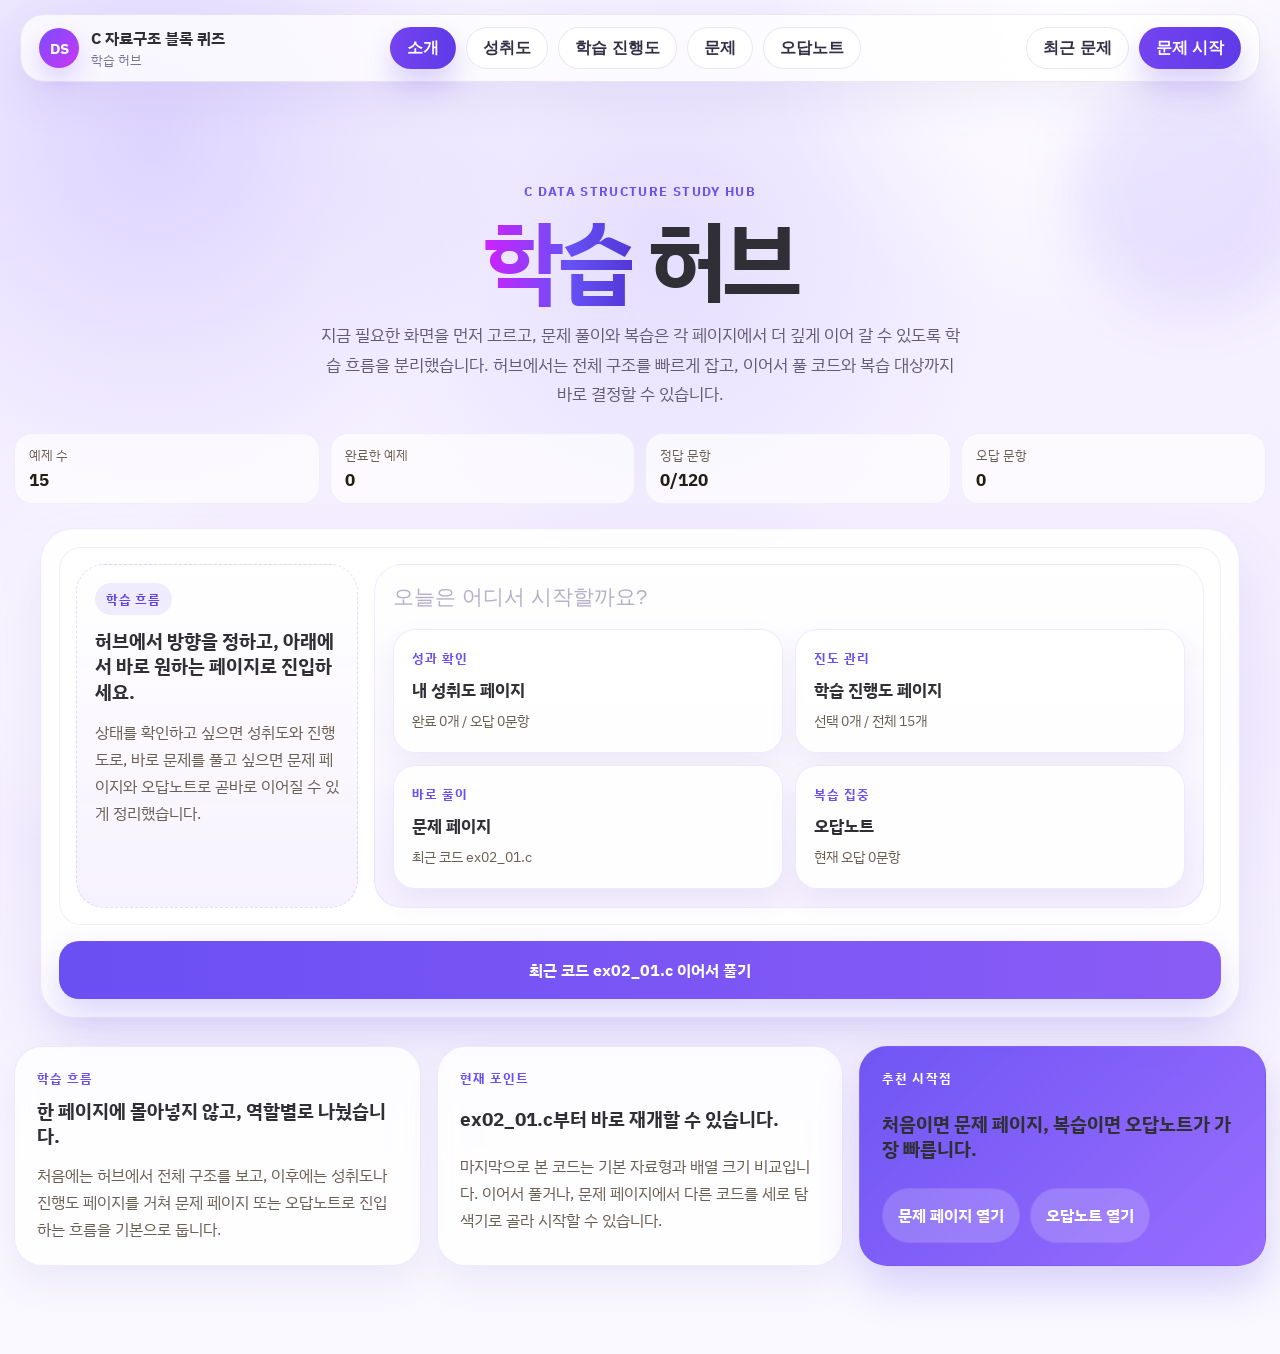
==== commit a9a9c1b4: "fix: bust cached page scripts" ====
--- a/site/index.html
+++ b/site/index.html
@@ -18,6 +18,6 @@
   </head>
   <body class="landing-body">
     <div id="app"></div>
-    <script type="module" src="./scripts/pages/index.js"></script>
+    <script type="module" src="./scripts/pages/index.js?v=20260320a"></script>
   </body>
 </html>
--- a/site/styles.css
+++ b/site/styles.css
@@ -2003,3 +2003,582 @@
     padding: 18px;
   }
 }
+
+body.feature-body {
+  --bg: #f7f4ff;
+  --bg-strong: #eee8ff;
+  --paper: rgba(255, 255, 255, 0.78);
+  --paper-strong: rgba(255, 255, 255, 0.92);
+  --paper-soft: rgba(246, 242, 255, 0.78);
+  --line: rgba(95, 76, 201, 0.14);
+  --line-strong: rgba(95, 76, 201, 0.22);
+  --text: #2f2f35;
+  --muted: #716b90;
+  --accent: #7443f0;
+  --accent-strong: #5f3be7;
+  --accent-soft: rgba(116, 67, 240, 0.12);
+  --warm: #cb37f5;
+  --warm-soft: rgba(203, 55, 245, 0.12);
+  --danger: #c14b78;
+  --danger-soft: rgba(193, 75, 120, 0.12);
+  --success: #385fd4;
+  --success-soft: rgba(56, 95, 212, 0.1);
+  --shadow-lg: 0 28px 55px rgba(85, 61, 162, 0.12);
+  --shadow-md: 0 18px 35px rgba(85, 61, 162, 0.1);
+  background:
+    radial-gradient(circle at 12% 8%, rgba(166, 99, 255, 0.18), transparent 24%),
+    radial-gradient(circle at 88% 10%, rgba(104, 84, 255, 0.18), transparent 26%),
+    radial-gradient(circle at 50% 100%, rgba(190, 180, 255, 0.2), transparent 34%),
+    linear-gradient(180deg, #faf9ff 0%, #f4f0ff 48%, #f7f5ff 100%);
+}
+
+body.feature-body::before,
+body.feature-body::after {
+  content: "";
+  position: fixed;
+  inset: auto;
+  width: 340px;
+  height: 340px;
+  border-radius: 999px;
+  pointer-events: none;
+  filter: blur(10px);
+  z-index: 0;
+}
+
+body.feature-body::before {
+  top: -90px;
+  left: -70px;
+  background: radial-gradient(circle, rgba(202, 55, 245, 0.18) 0%, rgba(202, 55, 245, 0) 72%);
+}
+
+body.feature-body::after {
+  right: -80px;
+  bottom: -100px;
+  background: radial-gradient(circle, rgba(95, 59, 231, 0.16) 0%, rgba(95, 59, 231, 0) 74%);
+}
+
+body.feature-body #app {
+  position: relative;
+  z-index: 1;
+}
+
+body.feature-body .feature-page {
+  display: grid;
+  gap: 28px;
+}
+
+body.feature-body .page-shell {
+  position: relative;
+  z-index: 1;
+}
+
+body.feature-body .site-header {
+  padding: 14px 18px;
+  border: 1px solid rgba(95, 76, 201, 0.12);
+  border-radius: 24px;
+  background: rgba(255, 255, 255, 0.72);
+  box-shadow: 0 18px 45px rgba(85, 61, 162, 0.08);
+  backdrop-filter: blur(18px);
+}
+
+body.feature-body .hero-copy > .site-header,
+body.feature-body .hero-panel-copy > .site-header {
+  margin-bottom: 10px;
+  padding-bottom: 18px;
+  border-bottom: 1px solid rgba(95, 76, 201, 0.12);
+}
+
+body.feature-body .site-brand,
+body.feature-body .brand-link {
+  display: inline-flex;
+  align-items: center;
+  gap: 12px;
+  color: inherit;
+  text-decoration: none;
+}
+
+body.feature-body .brand-link {
+  min-width: 0;
+}
+
+body.feature-body .site-brand-mark {
+  width: 40px;
+  height: 40px;
+  border-radius: 999px;
+  background: linear-gradient(135deg, #7a4cff, #cb37f5);
+  box-shadow: 0 12px 24px rgba(122, 76, 255, 0.22);
+}
+
+body.feature-body .site-brand-copy {
+  display: grid;
+  gap: 2px;
+}
+
+body.feature-body .site-brand-copy strong,
+body.feature-body .brand-link strong {
+  color: #2f2f35;
+}
+
+body.feature-body .site-brand-copy span,
+body.feature-body .brand-kicker {
+  color: #7b739a;
+  font-size: 0.84rem;
+  font-weight: 600;
+  letter-spacing: 0.06em;
+}
+
+body.feature-body .site-nav-link,
+body.feature-body .brand-chip,
+body.feature-body .btn-secondary,
+body.feature-body .chip-btn,
+body.feature-body .stage-link,
+body.feature-body .section-badge,
+body.feature-body .summary-pill,
+body.feature-body .lesson-badge,
+body.feature-body .pill,
+body.feature-body .lesson-code {
+  border-color: rgba(95, 76, 201, 0.14);
+  background: rgba(255, 255, 255, 0.88);
+  color: #453d61;
+  box-shadow: none;
+}
+
+body.feature-body .site-nav-link-active,
+body.feature-body .btn-primary,
+body.feature-body .chip-btn-active {
+  border-color: transparent;
+  color: #fff;
+  background: linear-gradient(90deg, #7443f0, #5f3be7);
+  box-shadow: 0 16px 28px rgba(95, 59, 231, 0.18);
+}
+
+body.feature-body .brand-chip,
+body.feature-body .stage-link,
+body.feature-body .lesson-code {
+  color: #5f3be7;
+}
+
+body.feature-body .site-nav-link:hover,
+body.feature-body .brand-chip:hover,
+body.feature-body .btn:hover,
+body.feature-body .chip-btn:hover,
+body.feature-body .stage-link:hover,
+body.feature-body .feature-card:hover,
+body.feature-body .feature-nav-card:hover,
+body.feature-body .lesson-card:hover,
+body.feature-body .problem-nav-card:hover,
+body.feature-body .lesson-nav-card:hover {
+  transform: translateY(-1px);
+}
+
+body.feature-body .hero,
+body.feature-body .page-hero,
+body.feature-body .detail-layout {
+  gap: 24px;
+}
+
+body.feature-body .hero,
+body.feature-body .page-hero {
+  align-items: start;
+}
+
+body.feature-body .page-section,
+body.feature-body .hero-panel,
+body.feature-body .hero-copy,
+body.feature-body .hero-stats,
+body.feature-body .lesson-panel,
+body.feature-body .card,
+body.feature-body .detail-nav,
+body.feature-body .feature-nav-panel,
+body.feature-body .progress-toolbar,
+body.feature-body .progress-section,
+body.feature-body .bucket-section,
+body.feature-body .progress-feature,
+body.feature-body .summary-card,
+body.feature-body .info-box,
+body.feature-body .step-card,
+body.feature-body .code-section,
+body.feature-body .code-details,
+body.feature-body .empty-list,
+body.feature-body .empty-state {
+  border: 1px solid rgba(95, 76, 201, 0.12);
+  border-radius: 28px;
+  background: rgba(255, 255, 255, 0.78);
+  box-shadow: 0 24px 50px rgba(85, 61, 162, 0.09);
+  backdrop-filter: blur(18px);
+}
+
+body.feature-body .feature-nav-panel,
+body.feature-body .progress-toolbar,
+body.feature-body .progress-section,
+body.feature-body .bucket-section,
+body.feature-body .progress-feature {
+  padding: 24px;
+}
+
+body.feature-body .hero-copy,
+body.feature-body .hero-panel-copy,
+body.feature-body .hero-stats,
+body.feature-body .hero-panel-stats {
+  padding: 30px;
+}
+
+body.feature-body .hero-copy,
+body.feature-body .hero-panel-copy {
+  border: 0;
+  border-radius: 0;
+  background: transparent;
+  box-shadow: none;
+  backdrop-filter: none;
+  display: grid;
+  gap: 18px;
+  padding: 0;
+  justify-items: center;
+  text-align: center;
+}
+
+body.feature-body .hero-copy h1,
+body.feature-body .hero-panel-copy h1 {
+  max-width: 13ch;
+  color: var(--text);
+  font-size: clamp(2.8rem, 5vw, 4.8rem);
+  line-height: 1.02;
+  letter-spacing: -0.04em;
+}
+
+body.feature-body .hero-copy.hero-copy-wide {
+  gap: 18px;
+  max-width: min(980px, 100%);
+  margin: 0 auto;
+}
+
+body.feature-body .eyebrow {
+  margin: 0;
+  color: #6a60a5;
+}
+
+body.feature-body .hero-text,
+body.feature-body .hero-note,
+body.feature-body .meta-copy,
+body.feature-body .section-copy,
+body.feature-body .lesson-card-copy,
+body.feature-body .progress-note,
+body.feature-body .section-heading p,
+body.feature-body .section-head p,
+body.feature-body .empty-list p,
+body.feature-body .empty-state p {
+  color: var(--muted);
+}
+
+body.feature-body .hero-text,
+body.feature-body .hero-note {
+  max-width: 62ch;
+  text-align: center;
+  margin-left: auto;
+  margin-right: auto;
+}
+
+body.feature-body .hero-actions {
+  justify-content: center;
+}
+
+body.feature-body .page-summary-strip {
+  justify-content: center;
+}
+
+body.feature-body .hero-stats,
+body.feature-body .hero-panel-stats {
+  align-self: stretch;
+}
+
+body.feature-body .stat-card,
+body.feature-body .feature-card,
+body.feature-body .feature-nav-card,
+body.feature-body .lesson-card,
+body.feature-body .problem-nav-card,
+body.feature-body .lesson-nav-card,
+body.feature-body .quiz-option,
+body.feature-body .control-panel {
+  border: 1px solid rgba(95, 76, 201, 0.1);
+  background: linear-gradient(180deg, rgba(255, 255, 255, 0.92), rgba(245, 241, 255, 0.82));
+  box-shadow: 0 16px 30px rgba(85, 61, 162, 0.08);
+}
+
+body.feature-body .feature-card,
+body.feature-body .feature-nav-card {
+  color: inherit;
+  text-decoration: none;
+}
+
+body.feature-body .lesson-card-active,
+body.feature-body .problem-nav-card-active,
+body.feature-body .lesson-nav-card-active {
+  border-color: rgba(111, 87, 212, 0.26);
+  background: linear-gradient(180deg, rgba(116, 67, 240, 0.12), rgba(255, 255, 255, 0.92));
+}
+
+body.feature-body .progress-bar {
+  background: rgba(65, 53, 119, 0.08);
+}
+
+body.feature-body .progress-bar > span {
+  background: linear-gradient(90deg, #ca37f5 0%, #7443f0 55%, #5f3be7 100%);
+}
+
+body.feature-body .lesson-badge-wrong,
+body.feature-body .section-badge.is-hot,
+body.feature-body .pill-warm {
+  border-color: transparent;
+  color: #b63b91;
+  background: rgba(203, 55, 245, 0.12);
+}
+
+body.feature-body .empty-list,
+body.feature-body .empty-state {
+  border-style: dashed;
+}
+
+@media (max-width: 720px) {
+  body.feature-body .feature-page {
+    gap: 20px;
+  }
+
+  body.feature-body .site-header,
+  body.feature-body .feature-nav-panel,
+  body.feature-body .progress-toolbar,
+  body.feature-body .progress-section,
+  body.feature-body .bucket-section,
+  body.feature-body .progress-feature,
+  body.feature-body .hero-copy,
+  body.feature-body .hero-stats,
+  body.feature-body .hero-panel-copy,
+  body.feature-body .hero-panel-stats,
+  body.feature-body .lesson-panel,
+  body.feature-body .card,
+  body.feature-body .detail-nav,
+  body.feature-body .summary-card {
+    border-radius: 22px;
+  }
+
+  body.feature-body .site-header {
+    padding: 14px;
+  }
+
+  body.feature-body .hero-copy,
+  body.feature-body .hero-panel-copy,
+  body.feature-body .hero-stats,
+  body.feature-body .hero-panel-stats {
+    padding: 22px;
+  }
+
+  body.feature-body .hero-copy h1,
+  body.feature-body .hero-panel-copy h1 {
+    font-size: clamp(2.4rem, 11vw, 3.6rem);
+  }
+}
+
+body.landing-body,
+body.feature-body {
+  --topbar-height: 84px;
+  --topbar-gap: 18px;
+}
+
+body.landing-body .page-shell,
+body.feature-body .page-shell {
+  padding-top: calc(var(--topbar-height) + 36px);
+}
+
+body.landing-body .topbar,
+body.feature-body .topbar {
+  position: fixed;
+  top: 14px;
+  left: 50%;
+  z-index: 1400;
+  display: grid;
+  grid-template-columns: auto minmax(0, 1fr) auto;
+  align-items: center;
+  gap: 16px;
+  width: min(1240px, calc(100% - 24px));
+  padding: 12px 18px;
+  border: 1px solid rgba(95, 76, 201, 0.12);
+  border-radius: 24px;
+  background: rgba(255, 255, 255, 0.76);
+  box-shadow: 0 18px 45px rgba(85, 61, 162, 0.08);
+  backdrop-filter: blur(18px);
+  transform: translateX(-50%);
+}
+
+body.landing-body .topbar-brand,
+body.feature-body .topbar-brand {
+  display: inline-flex;
+  align-items: center;
+  gap: 12px;
+  min-width: 0;
+  color: inherit;
+  text-decoration: none;
+}
+
+body.landing-body .topbar-brand-mark,
+body.feature-body .topbar-brand-mark {
+  display: inline-flex;
+  align-items: center;
+  justify-content: center;
+  width: 40px;
+  height: 40px;
+  border-radius: 999px;
+  background: linear-gradient(135deg, #7a4cff, #cb37f5);
+  color: #fff;
+  font-size: 0.92rem;
+  font-weight: 700;
+  box-shadow: 0 12px 24px rgba(122, 76, 255, 0.22);
+}
+
+body.landing-body .topbar-brand-copy,
+body.feature-body .topbar-brand-copy {
+  display: grid;
+  gap: 2px;
+}
+
+body.landing-body .topbar-brand-copy strong,
+body.feature-body .topbar-brand-copy strong {
+  color: #2f2f35;
+  font-size: 1rem;
+}
+
+body.landing-body .topbar-brand-copy span,
+body.feature-body .topbar-brand-copy span {
+  color: #7b739a;
+  font-size: 0.84rem;
+}
+
+body.landing-body .topbar-nav,
+body.feature-body .topbar-nav,
+body.landing-body .topbar-actions,
+body.feature-body .topbar-actions {
+  display: flex;
+  align-items: center;
+  gap: 10px;
+}
+
+body.landing-body .topbar-nav,
+body.feature-body .topbar-nav {
+  justify-content: center;
+  flex-wrap: wrap;
+  min-width: 0;
+}
+
+body.landing-body .topbar-actions,
+body.feature-body .topbar-actions {
+  justify-content: flex-end;
+  flex-wrap: wrap;
+}
+
+body.landing-body .topbar-link,
+body.feature-body .topbar-link,
+body.landing-body .topbar-action,
+body.feature-body .topbar-action {
+  display: inline-flex;
+  align-items: center;
+  justify-content: center;
+  min-height: 42px;
+  padding: 0 16px;
+  border-radius: 999px;
+  border: 1px solid rgba(95, 76, 201, 0.14);
+  color: #342f45;
+  background: rgba(255, 255, 255, 0.92);
+  font-weight: 600;
+  text-decoration: none;
+  white-space: nowrap;
+  transition: transform 160ms ease, box-shadow 160ms ease, background 160ms ease;
+}
+
+body.landing-body .topbar-link:hover,
+body.feature-body .topbar-link:hover,
+body.landing-body .topbar-action:hover,
+body.feature-body .topbar-action:hover {
+  transform: translateY(-1px);
+}
+
+body.landing-body .topbar-link-active,
+body.feature-body .topbar-link-active,
+body.landing-body .topbar-action-primary,
+body.feature-body .topbar-action-primary {
+  border-color: transparent;
+  color: #fff;
+  background: linear-gradient(90deg, #7443f0, #5f3be7);
+  box-shadow: 0 16px 28px rgba(95, 59, 231, 0.22);
+}
+
+body.landing-body .topbar-action-secondary,
+body.feature-body .topbar-action-secondary {
+  background: rgba(255, 255, 255, 0.88);
+}
+
+body.landing-body .detail-tools,
+body.feature-body .detail-tools,
+body.landing-body .problem-sidebar,
+body.feature-body .problem-sidebar {
+  top: calc(var(--topbar-height) + 40px);
+}
+
+body.landing-body .detail-nav,
+body.feature-body .detail-nav {
+  top: calc(var(--topbar-height) + 18px);
+}
+
+@media (max-width: 1080px) {
+  body.landing-body,
+  body.feature-body {
+    --topbar-height: 132px;
+  }
+
+  body.landing-body .topbar,
+  body.feature-body .topbar {
+    grid-template-columns: 1fr;
+    justify-items: start;
+  }
+
+  body.landing-body .topbar-nav,
+  body.feature-body .topbar-nav,
+  body.landing-body .topbar-actions,
+  body.feature-body .topbar-actions {
+    width: 100%;
+    justify-content: flex-start;
+  }
+}
+
+@media (max-width: 720px) {
+  body.landing-body,
+  body.feature-body {
+    --topbar-height: 204px;
+  }
+
+  body.landing-body .page-shell,
+  body.feature-body .page-shell {
+    padding-top: calc(var(--topbar-height) + 20px);
+  }
+
+  body.landing-body .topbar,
+  body.feature-body .topbar {
+    top: 10px;
+    width: calc(100% - 16px);
+    padding: 14px;
+    gap: 12px;
+    border-radius: 22px;
+  }
+
+  body.landing-body .topbar-nav,
+  body.feature-body .topbar-nav,
+  body.landing-body .topbar-actions,
+  body.feature-body .topbar-actions {
+    flex-wrap: wrap;
+  }
+
+  body.landing-body .topbar-link,
+  body.feature-body .topbar-link,
+  body.landing-body .topbar-action,
+  body.feature-body .topbar-action {
+    flex: 1 1 calc(50% - 10px);
+    min-width: 0;
+  }
+}
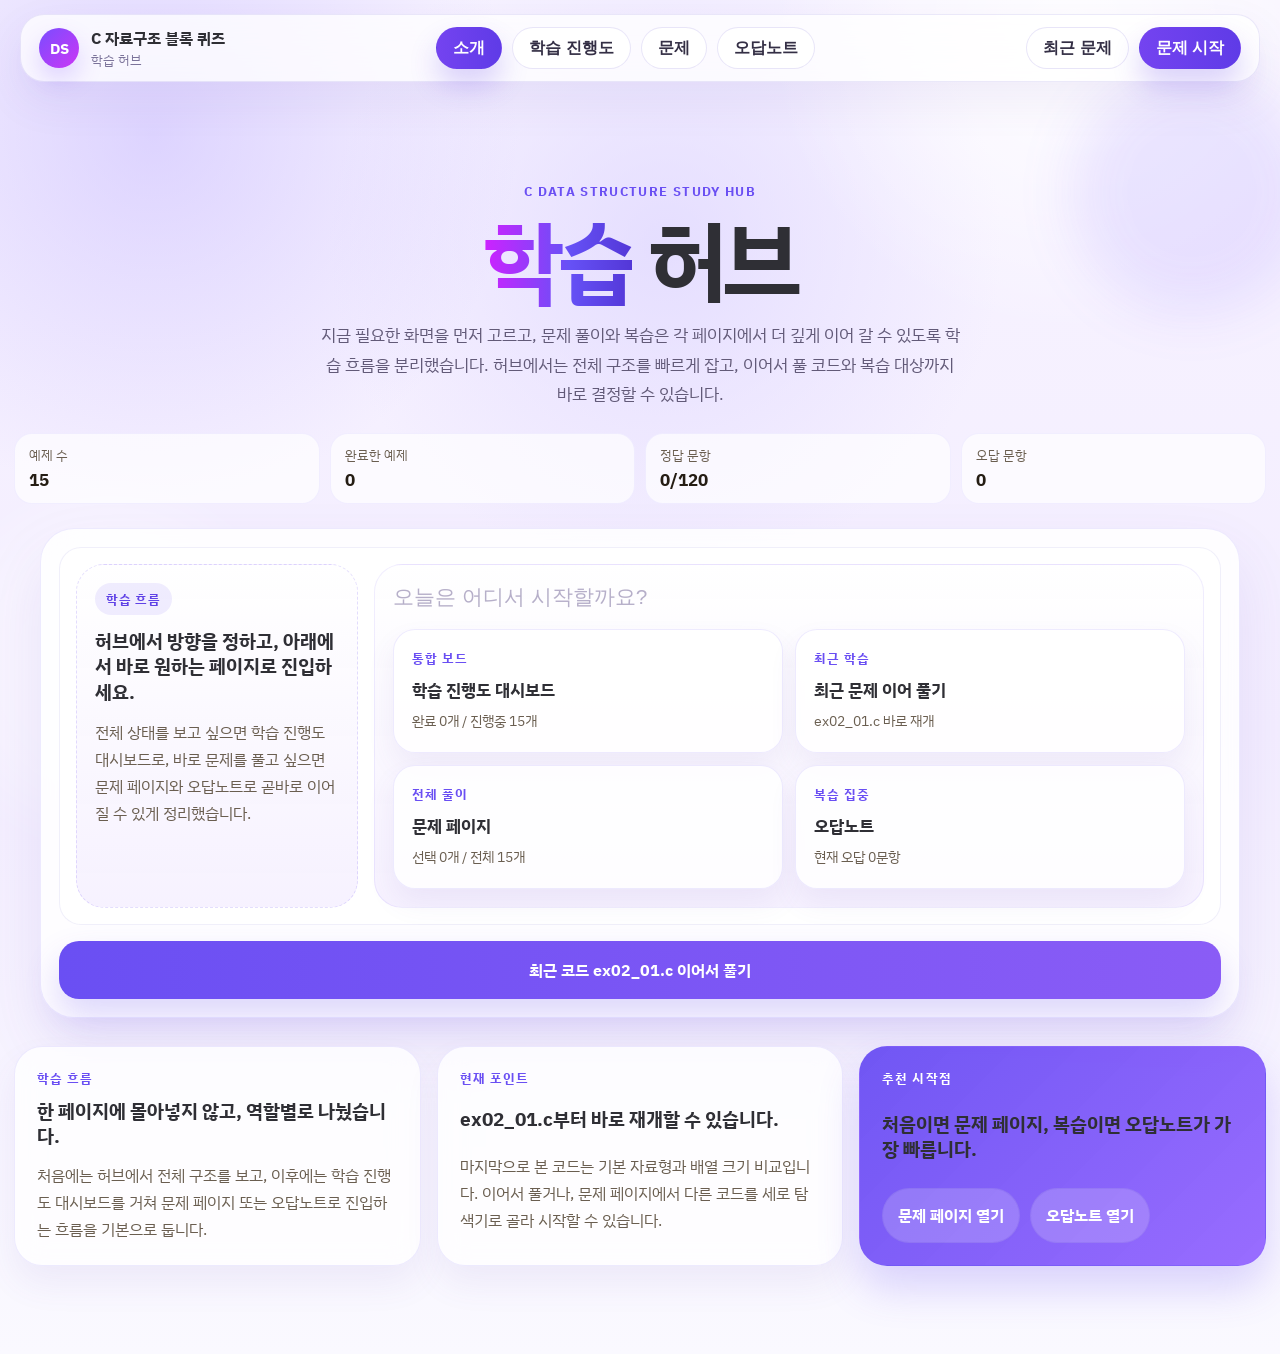
==== commit 146b0df1: "feat: merge achievement view into progress dashboard" ====
--- a/site/index.html
+++ b/site/index.html
@@ -18,6 +18,6 @@
   </head>
   <body class="landing-body">
     <div id="app"></div>
-    <script type="module" src="./scripts/pages/index.js?v=20260320a"></script>
+    <script type="module" src="./scripts/pages/index.js?v=20260320b"></script>
   </body>
 </html>
--- a/site/styles.css
+++ b/site/styles.css
@@ -2317,6 +2317,441 @@
   background: linear-gradient(180deg, rgba(116, 67, 240, 0.12), rgba(255, 255, 255, 0.92));
 }
 
+body.feature-body .dashboard-layout,
+body.feature-body .dashboard-grid,
+body.feature-body .dashboard-focus-stack,
+body.feature-body .dashboard-link-list,
+body.feature-body .dashboard-phase-list,
+body.feature-body .dashboard-ledger,
+body.feature-body .dashboard-table,
+body.feature-body .dashboard-gauge-grid {
+  display: grid;
+  gap: 22px;
+}
+
+body.feature-body .dashboard-layout {
+  gap: 24px;
+}
+
+body.feature-body .dashboard-grid-primary {
+  grid-template-columns: minmax(0, 1.55fr) minmax(320px, 0.95fr);
+}
+
+body.feature-body .dashboard-grid-secondary {
+  grid-template-columns: minmax(0, 1.08fr) minmax(320px, 0.92fr);
+}
+
+body.feature-body .dashboard-panel {
+  padding: 24px;
+  border: 1px solid rgba(95, 76, 201, 0.12);
+  border-radius: 28px;
+  background: rgba(255, 255, 255, 0.78);
+  box-shadow: 0 24px 50px rgba(85, 61, 162, 0.09);
+  backdrop-filter: blur(18px);
+}
+
+body.feature-body .dashboard-toolbar {
+  gap: 16px;
+}
+
+body.feature-body .dashboard-toolbar-note {
+  display: flex;
+  flex-wrap: wrap;
+  gap: 10px;
+}
+
+body.feature-body .dashboard-kpi-grid {
+  display: grid;
+  grid-template-columns: repeat(6, minmax(0, 1fr));
+  gap: 12px;
+}
+
+body.feature-body .dashboard-kpi-tile,
+body.feature-body .dashboard-gauge,
+body.feature-body .dashboard-focus-current,
+body.feature-body .dashboard-focus-item,
+body.feature-body .dashboard-link-row,
+body.feature-body .dashboard-table-row {
+  border: 1px solid rgba(95, 76, 201, 0.1);
+  border-radius: 22px;
+  background: linear-gradient(180deg, rgba(255, 255, 255, 0.92), rgba(245, 241, 255, 0.82));
+  box-shadow: 0 16px 30px rgba(85, 61, 162, 0.08);
+}
+
+body.feature-body .dashboard-kpi-tile {
+  display: grid;
+  gap: 6px;
+  padding: 18px;
+}
+
+body.feature-body .dashboard-kpi-tile.is-primary {
+  background: linear-gradient(180deg, rgba(116, 67, 240, 0.14), rgba(255, 255, 255, 0.94));
+}
+
+body.feature-body .dashboard-kpi-tile.is-alert {
+  background: linear-gradient(180deg, rgba(240, 94, 119, 0.12), rgba(255, 255, 255, 0.94));
+}
+
+body.feature-body .dashboard-kpi-tile.is-soft {
+  background: linear-gradient(180deg, rgba(91, 76, 201, 0.09), rgba(255, 255, 255, 0.94));
+}
+
+body.feature-body .dashboard-kpi-label,
+body.feature-body .dashboard-kpi-detail,
+body.feature-body .dashboard-table-lesson-copy,
+body.feature-body .dashboard-gauge-copy p,
+body.feature-body .dashboard-focus-item span,
+body.feature-body .dashboard-link-row span,
+body.feature-body .dashboard-table-progress-meta,
+body.feature-body .dashboard-table-check,
+body.feature-body .dashboard-table-count,
+body.feature-body .dashboard-ledger-row span,
+body.feature-body .dashboard-phase-head span,
+body.feature-body .dashboard-bar-label {
+  color: var(--muted);
+}
+
+body.feature-body .dashboard-kpi-label,
+body.feature-body .dashboard-kpi-detail {
+  line-height: 1.5;
+}
+
+body.feature-body .dashboard-kpi-value {
+  font-size: 2rem;
+  line-height: 1;
+}
+
+body.feature-body .dashboard-bars {
+  display: grid;
+  grid-template-columns: repeat(15, minmax(0, 1fr));
+  gap: 10px;
+  align-items: end;
+  min-height: 250px;
+}
+
+body.feature-body .dashboard-bar {
+  display: grid;
+  gap: 10px;
+  justify-items: center;
+  color: inherit;
+  text-decoration: none;
+}
+
+body.feature-body .dashboard-bar-track {
+  display: flex;
+  align-items: end;
+  justify-content: center;
+  width: 100%;
+  min-height: 220px;
+  padding: 12px 0;
+  border-radius: 22px;
+  background: linear-gradient(180deg, rgba(116, 67, 240, 0.06), rgba(116, 67, 240, 0.14));
+}
+
+body.feature-body .dashboard-bar-fill {
+  display: block;
+  width: min(26px, 72%);
+  min-height: 8px;
+  border-radius: 999px 999px 10px 10px;
+}
+
+body.feature-body .dashboard-bar-fill-mastered,
+body.feature-body .dashboard-phase-fill-mastered,
+body.feature-body .dashboard-legend-dot.is-mastered {
+  background: linear-gradient(180deg, #33c6b5, #0e8d8f);
+}
+
+body.feature-body .dashboard-bar-fill-active,
+body.feature-body .dashboard-phase-fill-active,
+body.feature-body .dashboard-legend-dot.is-active {
+  background: linear-gradient(180deg, #8a63ff, #5f3be7);
+}
+
+body.feature-body .dashboard-bar-fill-untouched,
+body.feature-body .dashboard-phase-fill-untouched,
+body.feature-body .dashboard-legend-dot.is-untouched {
+  background: linear-gradient(180deg, #ff8c70, #ff5d6a);
+}
+
+body.feature-body .dashboard-bar-active .dashboard-bar-track {
+  box-shadow: inset 0 0 0 2px rgba(95, 59, 231, 0.22);
+}
+
+body.feature-body .dashboard-bar-label {
+  font-size: 0.76rem;
+  font-weight: 700;
+}
+
+body.feature-body .dashboard-bars-legend {
+  display: flex;
+  flex-wrap: wrap;
+  gap: 14px;
+  margin-top: 18px;
+}
+
+body.feature-body .dashboard-legend-item {
+  display: inline-flex;
+  align-items: center;
+  gap: 8px;
+  font-size: 0.88rem;
+  color: var(--muted);
+}
+
+body.feature-body .dashboard-legend-dot {
+  width: 10px;
+  height: 10px;
+  border-radius: 999px;
+}
+
+body.feature-body .dashboard-gauge-grid {
+  gap: 14px;
+}
+
+body.feature-body .dashboard-gauge {
+  display: grid;
+  grid-template-columns: 112px minmax(0, 1fr);
+  align-items: center;
+  gap: 16px;
+  padding: 16px;
+}
+
+body.feature-body .dashboard-gauge-primary {
+  --gauge-color: #5f3be7;
+}
+
+body.feature-body .dashboard-gauge-secondary {
+  --gauge-color: #1cb6b7;
+}
+
+body.feature-body .dashboard-gauge-warm {
+  --gauge-color: #ff6b6b;
+}
+
+body.feature-body .dashboard-gauge-ring {
+  display: grid;
+  place-items: center;
+  width: 112px;
+  height: 112px;
+  border-radius: 999px;
+  background:
+    radial-gradient(circle at center, rgba(255, 255, 255, 0.96) 0 57%, transparent 58%),
+    conic-gradient(var(--gauge-color) calc(var(--gauge-value) * 1%), rgba(95, 76, 201, 0.14) 0);
+}
+
+body.feature-body .dashboard-gauge-core {
+  display: grid;
+  place-items: center;
+  gap: 2px;
+  text-align: center;
+}
+
+body.feature-body .dashboard-gauge-core strong {
+  font-size: 1.4rem;
+  line-height: 1;
+}
+
+body.feature-body .dashboard-gauge-core span {
+  color: var(--muted);
+  font-size: 0.78rem;
+  font-weight: 700;
+}
+
+body.feature-body .dashboard-gauge-copy {
+  display: grid;
+  gap: 6px;
+}
+
+body.feature-body .dashboard-gauge-copy h3 {
+  margin: 0;
+  font-size: 1rem;
+}
+
+body.feature-body .dashboard-phase-list {
+  gap: 16px;
+}
+
+body.feature-body .dashboard-phase-row {
+  display: grid;
+  gap: 8px;
+}
+
+body.feature-body .dashboard-phase-head {
+  display: flex;
+  align-items: center;
+  justify-content: space-between;
+  gap: 12px;
+}
+
+body.feature-body .dashboard-phase-head strong,
+body.feature-body .dashboard-ledger-row strong,
+body.feature-body .dashboard-table-count {
+  color: var(--text);
+}
+
+body.feature-body .dashboard-phase-bar {
+  display: block;
+  height: 10px;
+  overflow: hidden;
+  border-radius: 999px;
+  background: rgba(95, 76, 201, 0.1);
+}
+
+body.feature-body .dashboard-phase-fill {
+  display: block;
+  height: 100%;
+  border-radius: inherit;
+}
+
+body.feature-body .dashboard-ledger {
+  gap: 0;
+  margin-top: 20px;
+}
+
+body.feature-body .dashboard-ledger-row {
+  display: flex;
+  align-items: center;
+  justify-content: space-between;
+  gap: 14px;
+  padding: 14px 0;
+  border-top: 1px solid rgba(95, 76, 201, 0.1);
+}
+
+body.feature-body .dashboard-ledger-row:first-child {
+  border-top: 0;
+  padding-top: 0;
+}
+
+body.feature-body .dashboard-focus-stack {
+  gap: 14px;
+}
+
+body.feature-body .dashboard-focus-current,
+body.feature-body .dashboard-focus-item,
+body.feature-body .dashboard-link-row {
+  display: grid;
+  gap: 8px;
+  padding: 16px;
+}
+
+body.feature-body .dashboard-focus-current strong,
+body.feature-body .dashboard-focus-item strong {
+  font-size: 1rem;
+}
+
+body.feature-body .dashboard-focus-meta,
+body.feature-body .dashboard-table-lesson-head {
+  display: flex;
+  flex-wrap: wrap;
+  gap: 8px;
+  align-items: center;
+}
+
+body.feature-body .dashboard-focus-list,
+body.feature-body .dashboard-link-list {
+  display: grid;
+  gap: 10px;
+}
+
+body.feature-body .dashboard-focus-item,
+body.feature-body .dashboard-link-row {
+  color: inherit;
+  text-decoration: none;
+}
+
+body.feature-body .dashboard-link-row {
+  grid-template-columns: minmax(0, 1fr) auto;
+  align-items: center;
+}
+
+body.feature-body .dashboard-link-row strong {
+  color: #5f3be7;
+}
+
+body.feature-body .dashboard-table {
+  gap: 12px;
+}
+
+body.feature-body .dashboard-table-head,
+body.feature-body .dashboard-table-row {
+  display: grid;
+  grid-template-columns: 88px minmax(0, 1.85fr) minmax(0, 1fr) 88px 112px;
+  gap: 14px;
+  align-items: center;
+}
+
+body.feature-body .dashboard-table-head {
+  padding: 0 6px;
+  color: var(--muted);
+  font-size: 0.82rem;
+  font-weight: 700;
+}
+
+body.feature-body .dashboard-table-row {
+  padding: 16px;
+}
+
+body.feature-body .dashboard-table-row.is-active {
+  border-color: rgba(111, 87, 212, 0.26);
+  background: linear-gradient(180deg, rgba(116, 67, 240, 0.12), rgba(255, 255, 255, 0.92));
+}
+
+body.feature-body .dashboard-table-check {
+  display: inline-flex;
+  align-items: center;
+  gap: 8px;
+  font-size: 0.88rem;
+}
+
+body.feature-body .dashboard-table-check input {
+  margin: 0;
+}
+
+body.feature-body .dashboard-table-lesson {
+  display: grid;
+  gap: 6px;
+  min-width: 0;
+}
+
+body.feature-body .dashboard-table-lesson strong {
+  font-size: 1rem;
+}
+
+body.feature-body .dashboard-table-progress {
+  display: grid;
+  gap: 8px;
+}
+
+body.feature-body .dashboard-table-progress-meta {
+  display: flex;
+  align-items: center;
+  justify-content: space-between;
+  gap: 12px;
+  font-size: 0.84rem;
+}
+
+body.feature-body .dashboard-table-progress-meta strong {
+  color: var(--text);
+}
+
+body.feature-body .dashboard-table-count {
+  font-weight: 700;
+  text-align: center;
+}
+
+body.feature-body .dashboard-table-action {
+  display: flex;
+  justify-content: flex-end;
+}
+
+body.feature-body .dashboard-empty {
+  padding: 24px 20px;
+  border: 1px dashed rgba(95, 76, 201, 0.18);
+  border-radius: 22px;
+  background: rgba(255, 255, 255, 0.62);
+  color: var(--muted);
+  line-height: 1.7;
+}
+
 body.feature-body .progress-bar {
   background: rgba(65, 53, 119, 0.08);
 }
@@ -2377,6 +2812,83 @@
   }
 }
 
+@media (max-width: 1080px) {
+  body.feature-body .dashboard-kpi-grid {
+    grid-template-columns: repeat(3, minmax(0, 1fr));
+  }
+
+  body.feature-body .dashboard-grid-primary,
+  body.feature-body .dashboard-grid-secondary {
+    grid-template-columns: 1fr;
+  }
+
+  body.feature-body .dashboard-bars {
+    grid-template-columns: repeat(8, minmax(0, 1fr));
+  }
+
+  body.feature-body .dashboard-table-head,
+  body.feature-body .dashboard-table-row {
+    grid-template-columns: 88px minmax(0, 1.7fr) minmax(0, 1fr) 76px 112px;
+  }
+}
+
+@media (max-width: 720px) {
+  body.feature-body .dashboard-panel,
+  body.feature-body .dashboard-kpi-tile,
+  body.feature-body .dashboard-gauge,
+  body.feature-body .dashboard-focus-current,
+  body.feature-body .dashboard-focus-item,
+  body.feature-body .dashboard-link-row,
+  body.feature-body .dashboard-table-row,
+  body.feature-body .dashboard-empty {
+    border-radius: 22px;
+  }
+
+  body.feature-body .dashboard-panel {
+    padding: 20px;
+  }
+
+  body.feature-body .dashboard-kpi-grid {
+    grid-template-columns: repeat(2, minmax(0, 1fr));
+  }
+
+  body.feature-body .dashboard-bars {
+    grid-template-columns: repeat(5, minmax(0, 1fr));
+    min-height: auto;
+  }
+
+  body.feature-body .dashboard-bar-track {
+    min-height: 170px;
+  }
+
+  body.feature-body .dashboard-gauge {
+    grid-template-columns: 1fr;
+    justify-items: center;
+    text-align: center;
+  }
+
+  body.feature-body .dashboard-table-head {
+    display: none;
+  }
+
+  body.feature-body .dashboard-table-row {
+    grid-template-columns: 1fr;
+    gap: 12px;
+  }
+
+  body.feature-body .dashboard-table-action {
+    justify-content: flex-start;
+  }
+
+  body.feature-body .dashboard-phase-head,
+  body.feature-body .dashboard-ledger-row,
+  body.feature-body .dashboard-table-progress-meta,
+  body.feature-body .dashboard-link-row {
+    align-items: flex-start;
+    flex-direction: column;
+  }
+}
+
 body.landing-body,
 body.feature-body {
   --topbar-height: 84px;
